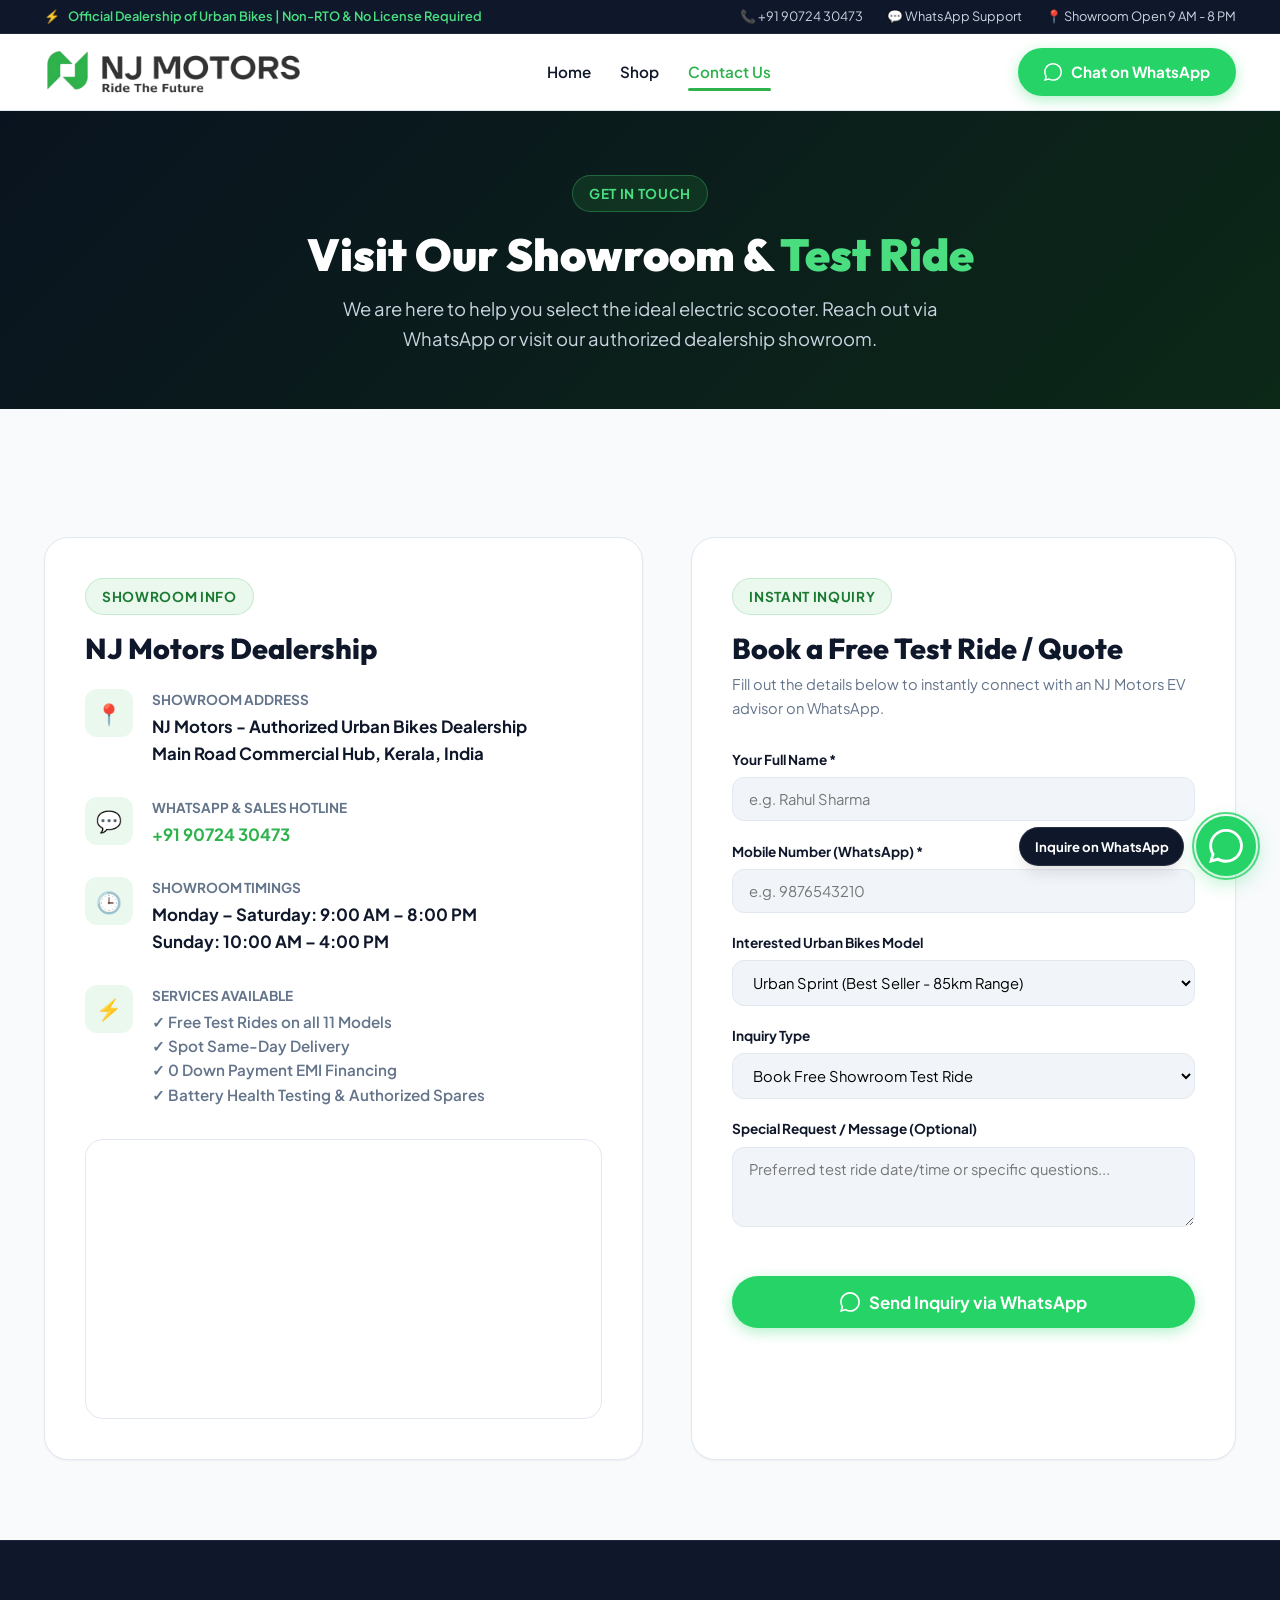
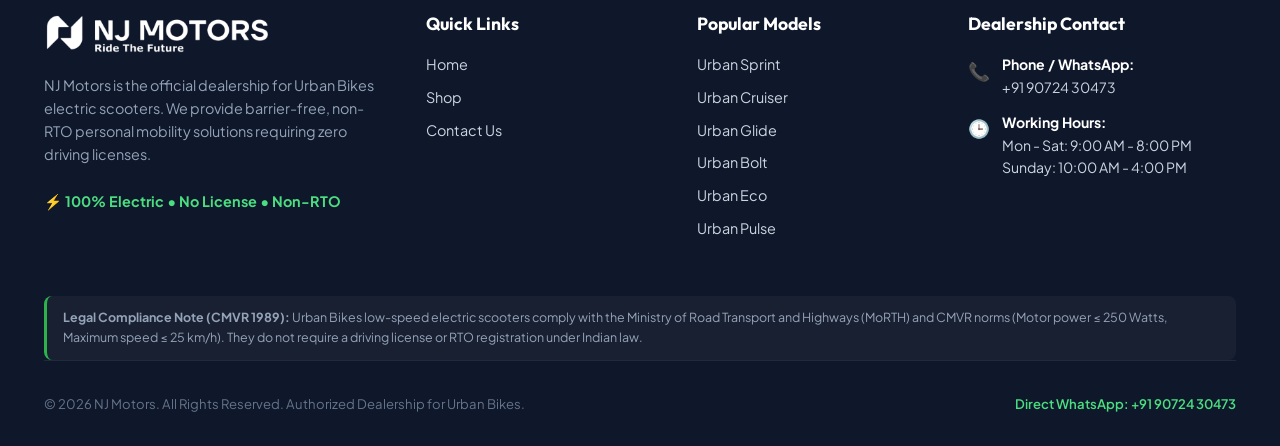
==== contact.html @ 26f49287 "init" ====
<!DOCTYPE html>
<html lang="en">
<head>
  <meta charset="UTF-8" />
  <meta name="viewport" content="width=device-width, initial-scale=1.0" />
  <title>Contact &amp; Showroom Location | NJ Motors - Urban Bikes Dealership</title>
  <meta name="description" content="Visit NJ Motors showroom for Urban Bikes electric scooters. Book a free test ride, get directions, or chat directly on WhatsApp (+919072430473)." />
  <link rel="stylesheet" href="css/style.css" />
</head>
<body>

  <!-- Top Bar -->
  <div class="header-topbar">
    <div class="container header-topbar-inner">
      <div class="topbar-badge">
        <span>⚡</span> Official Dealership of Urban Bikes | Non-RTO &amp; No License Required
      </div>
      <div class="topbar-contact">
        <a href="tel:+919072430473">📞 +91 90724 30473</a>
        <a href="https://wa.me/919072430473?text=Hi%20NJ%20Motors,%20I%20want%20to%20visit%20your%20showroom." target="_blank">💬 WhatsApp Support</a>
        <span>📍 Showroom Open 9 AM - 8 PM</span>
      </div>
    </div>
  </div>

  <!-- Main Navigation Header -->
  <header class="site-header">
    <div class="container header-nav-container">
      <a href="index.html" class="brand-logo-link" title="NJ Motors - Home">
        <img src="assets/logo.png" alt="NJ Motors Logo" class="brand-logo-img" />
      </a>

      <nav class="nav-links">
        <a href="index.html" class="nav-link">Home</a>
        <a href="models.html" class="nav-link">Shop</a>
        <a href="contact.html" class="nav-link active">Contact Us</a>
      </nav>

      <div class="nav-actions">
        <a href="https://wa.me/919072430473?text=Hi%20NJ%20Motors,%20I%20want%20to%20visit%20the%20showroom%20for%20a%20test%20ride." class="btn btn-whatsapp" target="_blank">
          <svg width="18" height="18" viewBox="0 0 24 24" fill="currentColor"><path d="M.057 24l1.687-6.163c-1.041-1.804-1.588-3.849-1.587-5.946.003-6.556 5.338-11.891 11.893-11.891 3.181.001 6.167 1.24 8.413 3.488 2.245 2.248 3.481 5.236 3.48 8.414-.003 6.557-5.338 11.892-11.893 11.892-1.99-.001-3.951-.5-5.688-1.448l-6.305 1.654zm6.597-3.807c1.676.995 3.276 1.591 5.392 1.592 5.448 0 9.886-4.434 9.889-9.885.002-5.462-4.415-9.89-9.881-9.892-5.452 0-9.887 4.434-9.889 9.884-.001 2.225.651 3.891 1.746 5.634l-.999 3.648 3.742-.981z"/></svg>
          Chat on WhatsApp
        </a>
        <button class="mobile-menu-toggle" id="mobileMenuToggle" aria-label="Open Navigation Menu">
          ☰
        </button>
      </div>
    </div>
  </header>

  <!-- Mobile Drawer Menu -->
  <div class="mobile-nav-overlay" id="mobileNavOverlay"></div>
  <div class="mobile-nav-drawer" id="mobileNavDrawer">
    <div class="mobile-drawer-header">
      <img src="assets/logo.png" alt="NJ Motors Logo" style="height: 38px;" />
      <button class="mobile-drawer-close" id="mobileDrawerClose" aria-label="Close Menu">✕</button>
    </div>
    <div class="mobile-nav-links">
      <a href="index.html" class="mobile-nav-link">Home</a>
      <a href="models.html" class="mobile-nav-link">Shop</a>
      <a href="contact.html" class="mobile-nav-link active">Contact Us</a>
    </div>
    <div style="margin-top: auto; padding-top: 1.5rem;">
      <a href="https://wa.me/919072430473?text=Hi%20NJ%20Motors,%20I%20want%20to%20know%20more%20about%20Urban%20Bikes!" class="btn btn-whatsapp btn-block" target="_blank">
        WhatsApp: +91 90724 30473
      </a>
    </div>
  </div>

  <!-- Page Header Banner -->
  <section style="background: linear-gradient(135deg, #09131f 0%, #0c2817 100%); color: #ffffff; padding: 4rem 0 3.5rem; text-align: center;">
    <div class="container">
      <span class="section-tag dark">Get in Touch</span>
      <h1 style="font-size: 2.8rem; font-weight: 900; margin-bottom: 0.8rem; color: #ffffff;">
        Visit Our Showroom &amp; <span style="color: #4ade80;">Test Ride</span>
      </h1>
      <p style="font-size: 1.15rem; color: #cbd5e1; max-width: 650px; margin: 0 auto;">
        We are here to help you select the ideal electric scooter. Reach out via WhatsApp or visit our authorized dealership showroom.
      </p>
    </div>
  </section>

  <!-- Contact & Form Section -->
  <section class="section-padding" style="background-color: var(--bg-body);">
    <div class="container">
      
      <div class="contact-grid">
        
        <!-- Left: Dealership Details & Map -->
        <div class="contact-info-card">
          <span class="section-tag">Showroom Info</span>
          <h2 style="font-size: 1.8rem; font-weight: 800; margin-bottom: 1.5rem;">
            NJ Motors Dealership
          </h2>

          <div class="contact-detail-row">
            <div class="contact-icon-box">📍</div>
            <div>
              <div class="contact-detail-title">Showroom Address</div>
              <div class="contact-detail-value">
                NJ Motors - Authorized Urban Bikes Dealership<br/>
                Main Road Commercial Hub, Kerala, India
              </div>
            </div>
          </div>

          <div class="contact-detail-row">
            <div class="contact-icon-box">💬</div>
            <div>
              <div class="contact-detail-title">WhatsApp &amp; Sales Hotline</div>
              <div class="contact-detail-value">
                <a href="https://wa.me/919072430473" style="color: var(--primary);" target="_blank">+91 90724 30473</a>
              </div>
            </div>
          </div>

          <div class="contact-detail-row">
            <div class="contact-icon-box">🕒</div>
            <div>
              <div class="contact-detail-title">Showroom Timings</div>
              <div class="contact-detail-value">
                Monday – Saturday: 9:00 AM – 8:00 PM<br/>
                Sunday: 10:00 AM – 4:00 PM
              </div>
            </div>
          </div>

          <div class="contact-detail-row">
            <div class="contact-icon-box">⚡</div>
            <div>
              <div class="contact-detail-title">Services Available</div>
              <div class="contact-detail-value" style="font-size: 0.95rem; font-weight: 600; color: var(--text-muted);">
                ✓ Free Test Rides on all 11 Models<br/>
                ✓ Spot Same-Day Delivery<br/>
                ✓ 0 Down Payment EMI Financing<br/>
                ✓ Battery Health Testing &amp; Authorized Spares
              </div>
            </div>
          </div>

          <!-- Embedded Map -->
          <div class="map-container">
            <iframe 
              title="NJ Motors Dealership Location"
              src="https://www.google.com/maps/embed?pb=!1m18!1m12!1m3!1d125745.7482877546!2d76.2238466!3d9.9826725!2m3!1f0!2f0!3f0!3m2!1i1024!2i768!4f13.1!3m3!1m2!1s0x3b080d514abec6bf%3A0xbd582caa5844192!2sKochi%2C%20Kerala!5e0!3m2!1sen!2sin!4v1650000000000!5m2!1sen!2sin" 
              loading="lazy" 
              referrerpolicy="no-referrer-when-downgrade">
            </iframe>
          </div>
        </div>

        <!-- Right: Interactive WhatsApp Form -->
        <div class="contact-form-card">
          <span class="section-tag">Instant Inquiry</span>
          <h2 style="font-size: 1.8rem; font-weight: 800; margin-bottom: 0.5rem;">
            Book a Free Test Ride / Quote
          </h2>
          <p style="color: var(--text-muted); font-size: 0.92rem; margin-bottom: 1.8rem;">
            Fill out the details below to instantly connect with an NJ Motors EV advisor on WhatsApp.
          </p>

          <form id="inquiryForm">
            <div class="form-group">
              <label class="form-label" for="formName">Your Full Name *</label>
              <input type="text" id="formName" class="form-control" placeholder="e.g. Rahul Sharma" required />
            </div>

            <div class="form-group">
              <label class="form-label" for="formPhone">Mobile Number (WhatsApp) *</label>
              <input type="tel" id="formPhone" class="form-control" placeholder="e.g. 9876543210" required />
            </div>

            <div class="form-group">
              <label class="form-label" for="formModel">Interested Urban Bikes Model</label>
              <select id="formModel" class="form-control">
                <option value="Urban Sprint (₹54,999)">Urban Sprint (Best Seller - 85km Range)</option>
                <option value="Urban Cruiser (₹67,999)">Urban Cruiser (Flagship 110km Range)</option>
                <option value="Urban Glide (₹58,499)">Urban Glide (Comfort Rider)</option>
                <option value="Urban Bolt (₹59,999)">Urban Bolt (Sport Edition)</option>
                <option value="Urban Eco (₹47,999)">Urban Eco (Budget Pick)</option>
                <option value="Urban Flash (₹52,999)">Urban Flash (Ultra Lightweight)</option>
                <option value="Urban Pulse (₹62,499)">Urban Pulse (Tech Edition)</option>
                <option value="Urban Breeze (₹53,999)">Urban Breeze (Family &amp; Seniors)</option>
                <option value="Urban Commuter Pro (₹64,999)">Urban Commuter Pro (Heavy Duty)</option>
                <option value="Urban Aero (₹61,999)">Urban Aero (Futuristic Design)</option>
                <option value="Urban Zing (₹51,499)">Urban Zing (Youth &amp; Trend)</option>
              </select>
            </div>

            <div class="form-group">
              <label class="form-label" for="formInquiryType">Inquiry Type</label>
              <select id="formInquiryType" class="form-control">
                <option value="Book Free Test Ride">Book Free Showroom Test Ride</option>
                <option value="Best Price Deal & On-Road Quote">Best Price Deal &amp; On-Road Quote</option>
                <option value="EMI & Loan Assistance">EMI &amp; 0 Down Payment Loan Info</option>
                <option value="Home Doorstep Delivery">Home Doorstep Delivery Request</option>
              </select>
            </div>

            <div class="form-group">
              <label class="form-label" for="formNotes">Special Request / Message (Optional)</label>
              <textarea id="formNotes" class="form-control" rows="3" placeholder="Preferred test ride date/time or specific questions..."></textarea>
            </div>

            <button type="submit" class="btn btn-whatsapp btn-block btn-lg" style="margin-top: 1.5rem;">
              <svg width="20" height="20" viewBox="0 0 24 24" fill="currentColor"><path d="M.057 24l1.687-6.163c-1.041-1.804-1.588-3.849-1.587-5.946.003-6.556 5.338-11.891 11.893-11.891 3.181.001 6.167 1.24 8.413 3.488 2.245 2.248 3.481 5.236 3.48 8.414-.003 6.557-5.338 11.892-11.893 11.892-1.99-.001-3.951-.5-5.688-1.448l-6.305 1.654zm6.597-3.807c1.676.995 3.276 1.591 5.392 1.592 5.448 0 9.886-4.434 9.889-9.885.002-5.462-4.415-9.89-9.881-9.892-5.452 0-9.887 4.434-9.889 9.884-.001 2.225.651 3.891 1.746 5.634l-.999 3.648 3.742-.981z"/></svg>
              Send Inquiry via WhatsApp
            </button>
          </form>
        </div>

      </div>

    </div>
  </section>

  <!-- Footer -->
  <footer class="site-footer">
    <div class="container">
      <div class="footer-grid">
        <div>
          <img src="assets/logo.png" alt="NJ Motors" class="footer-brand-logo" />
          <p class="footer-bio">
            NJ Motors is the official dealership for Urban Bikes electric scooters. We provide barrier-free, non-RTO personal mobility solutions requiring zero driving licenses.
          </p>
          <div style="color: #4ade80; font-weight: 700; font-size: 0.9rem;">
            ⚡ 100% Electric • No License • Non-RTO
          </div>
        </div>

        <div>
          <h4 class="footer-heading">Quick Links</h4>
          <div class="footer-links-list">
            <a href="index.html">Home</a>
            <a href="models.html">Shop</a>
            <a href="contact.html">Contact Us</a>
          </div>
        </div>

        <div>
          <h4 class="footer-heading">Popular Models</h4>
          <div class="footer-links-list">
            <a href="product.html?id=urban-sprint">Urban Sprint</a>
            <a href="product.html?id=urban-cruiser">Urban Cruiser</a>
            <a href="product.html?id=urban-glide">Urban Glide</a>
            <a href="product.html?id=urban-bolt">Urban Bolt</a>
            <a href="product.html?id=urban-eco">Urban Eco</a>
            <a href="product.html?id=urban-pulse">Urban Pulse</a>
          </div>
        </div>

        <div>
          <h4 class="footer-heading">Dealership Contact</h4>
          <div class="footer-contact-item">
            <span class="footer-contact-icon">📞</span>
            <div>
              <div style="font-weight: 700; color: #ffffff;">Phone / WhatsApp:</div>
              <a href="https://wa.me/919072430473" target="_blank">+91 90724 30473</a>
            </div>
          </div>
          <div class="footer-contact-item">
            <span class="footer-contact-icon">🕒</span>
            <div>
              <div style="font-weight: 700; color: #ffffff;">Working Hours:</div>
              <span>Mon - Sat: 9:00 AM - 8:00 PM<br/>Sunday: 10:00 AM - 4:00 PM</span>
            </div>
          </div>
        </div>
      </div>

      <div class="footer-legal-notice">
        <strong>Legal Compliance Note (CMVR 1989):</strong> Urban Bikes low-speed electric scooters comply with the Ministry of Road Transport and Highways (MoRTH) and CMVR norms (Motor power ≤ 250 Watts, Maximum speed ≤ 25 km/h). They do not require a driving license or RTO registration under Indian law.
      </div>

      <div class="footer-bottom">
        <div>&copy; 2026 NJ Motors. All Rights Reserved. Authorized Dealership for Urban Bikes.</div>
        <div>
          <a href="https://wa.me/919072430473" style="color: #4ade80; font-weight: 600;" target="_blank">Direct WhatsApp: +91 90724 30473</a>
        </div>
      </div>
    </div>
  </footer>

  <!-- Floating WhatsApp Widget -->
  <div class="floating-whatsapp">
    <div class="floating-wa-tooltip">Inquire on WhatsApp</div>
    <a href="https://wa.me/919072430473?text=Hi%20NJ%20Motors,%20I%20want%20to%20visit%20the%20showroom." class="floating-wa-btn" target="_blank" aria-label="Chat on WhatsApp">
      <svg width="34" height="34" viewBox="0 0 24 24" fill="currentColor"><path d="M.057 24l1.687-6.163c-1.041-1.804-1.588-3.849-1.587-5.946.003-6.556 5.338-11.891 11.893-11.891 3.181.001 6.167 1.24 8.413 3.488 2.245 2.248 3.481 5.236 3.48 8.414-.003 6.557-5.338 11.892-11.893 11.892-1.99-.001-3.951-.5-5.688-1.448l-6.305 1.654zm6.597-3.807c1.676.995 3.276 1.591 5.392 1.592 5.448 0 9.886-4.434 9.889-9.885.002-5.462-4.415-9.89-9.881-9.892-5.452 0-9.887 4.434-9.889 9.884-.001 2.225.651 3.891 1.746 5.634l-.999 3.648 3.742-.981z"/></svg>
    </a>
  </div>

  <script src="js/main.js"></script>
</body>
</html>
---- css/style.css ----
/* ==========================================================================
   NJ MOTORS - OFFICIAL SHOWCASE STYLESHEET
   Brand Theme Color: #2eb24c (Emerald EV Green)
   ========================================================================== */

@import url('https://fonts.googleapis.com/css2?family=Outfit:wght@400;500;600;700;800;900&family=Plus+Jakarta+Sans:wght@400;500;600;700;800&display=swap');

:root {
  /* Brand Colors */
  --primary: #2eb24c;
  --primary-hover: #24993f;
  --primary-dark: #1b7a32;
  --primary-light: #eaf8ee;
  --primary-glow: rgba(46, 178, 76, 0.25);
  
  /* WhatsApp Brand Color */
  --whatsapp: #25d366;
  --whatsapp-hover: #20ba5a;
  --whatsapp-glow: rgba(37, 211, 102, 0.35);

  /* Neutrals & Dark Tones */
  --bg-body: #f8fafc;
  --bg-surface: #ffffff;
  --bg-surface-alt: #f1f5f9;
  --bg-dark: #0f172a;
  --bg-dark-card: #1e293b;
  
  --text-main: #0f172a;
  --text-muted: #64748b;
  --text-light: #94a3b8;
  --text-white: #ffffff;

  --border-color: #e2e8f0;
  --border-dark: #334155;
  
  /* Accents */
  --accent-amber: #f59e0b;
  --accent-blue: #3b82f6;
  --accent-red: #ef4444;

  /* Typography */
  --font-heading: 'Outfit', -apple-system, BlinkMacSystemFont, 'Segoe UI', Roboto, sans-serif;
  --font-body: 'Plus Jakarta Sans', -apple-system, BlinkMacSystemFont, 'Segoe UI', Roboto, sans-serif;

  /* Transitions & Shadows */
  --transition-fast: 0.2s cubic-bezier(0.4, 0, 0.2, 1);
  --transition-smooth: 0.3s cubic-bezier(0.4, 0, 0.2, 1);
  --shadow-sm: 0 1px 2px 0 rgba(0, 0, 0, 0.05);
  --shadow-md: 0 4px 6px -1px rgba(0, 0, 0, 0.08), 0 2px 4px -2px rgba(0, 0, 0, 0.05);
  --shadow-lg: 0 10px 15px -3px rgba(0, 0, 0, 0.1), 0 4px 6px -4px rgba(0, 0, 0, 0.05);
  --shadow-xl: 0 20px 25px -5px rgba(0, 0, 0, 0.1), 0 8px 10px -6px rgba(0, 0, 0, 0.04);
  --shadow-glow: 0 12px 30px -5px var(--primary-glow);
  
  --radius-sm: 8px;
  --radius-md: 12px;
  --radius-lg: 18px;
  --radius-xl: 24px;
  --radius-full: 9999px;
  
  --max-width: 1240px;
}

/* ==========================================================================
   CSS Reset & Base
   ========================================================================== */
*, *::before, *::after {
  box-sizing: border-box;
  margin: 0;
  padding: 0;
}

html {
  scroll-behavior: smooth;
  font-size: 16px;
}

body {
  font-family: var(--font-body);
  background-color: var(--bg-body);
  color: var(--text-main);
  line-height: 1.6;
  -webkit-font-smoothing: antialiased;
  -moz-osx-font-smoothing: grayscale;
  overflow-x: hidden;
}

img, svg {
  display: block;
  max-width: 100%;
  height: auto;
}

a {
  color: inherit;
  text-decoration: none;
  transition: var(--transition-fast);
}

button, input, select, textarea {
  font-family: inherit;
  font-size: inherit;
  border: none;
  outline: none;
}

button {
  cursor: pointer;
  background: none;
}

ul, ol {
  list-style: none;
}

.container {
  width: 100%;
  max-width: var(--max-width);
  margin-left: auto;
  margin-right: auto;
  padding-left: 1.5rem;
  padding-right: 1.5rem;
}

/* ==========================================================================
   Typography Utilities
   ========================================================================== */
h1, h2, h3, h4, h5, h6 {
  font-family: var(--font-heading);
  color: var(--text-main);
  line-height: 1.2;
  font-weight: 700;
}

.text-center { text-align: center; }
.text-left { text-align: left; }
.text-right { text-align: right; }

.section-tag {
  display: inline-flex;
  align-items: center;
  gap: 0.5rem;
  padding: 0.4rem 1rem;
  background-color: var(--primary-light);
  color: var(--primary-dark);
  font-family: var(--font-body);
  font-size: 0.85rem;
  font-weight: 700;
  text-transform: uppercase;
  letter-spacing: 0.05em;
  border-radius: var(--radius-full);
  margin-bottom: 1rem;
  border: 1px solid rgba(46, 178, 76, 0.2);
}

.section-tag.dark {
  background-color: rgba(46, 178, 76, 0.15);
  color: #4ade80;
  border-color: rgba(74, 222, 128, 0.3);
}

.section-title {
  font-size: 2.25rem;
  font-weight: 800;
  margin-bottom: 1rem;
  color: var(--text-main);
  letter-spacing: -0.02em;
}

.section-title.white {
  color: var(--text-white);
}

.section-subtitle {
  font-size: 1.1rem;
  color: var(--text-muted);
  max-width: 680px;
  margin-left: auto;
  margin-right: auto;
}

.section-subtitle.white {
  color: var(--text-light);
}

.highlight-green {
  color: var(--primary);
}

/* ==========================================================================
   Buttons & CTAs
   ========================================================================== */
.btn {
  display: inline-flex;
  align-items: center;
  justify-content: center;
  gap: 0.6rem;
  font-family: var(--font-body);
  font-weight: 700;
  font-size: 0.95rem;
  padding: 0.75rem 1.6rem;
  border-radius: var(--radius-full);
  transition: all var(--transition-smooth);
  cursor: pointer;
  text-decoration: none;
  white-space: nowrap;
}

.btn-primary {
  background-color: var(--primary);
  color: var(--text-white);
  box-shadow: 0 4px 14px var(--primary-glow);
}

.btn-primary:hover {
  background-color: var(--primary-hover);
  transform: translateY(-2px);
  box-shadow: 0 8px 20px var(--primary-glow);
}

.btn-whatsapp {
  background-color: var(--whatsapp);
  color: var(--text-white);
  box-shadow: 0 4px 14px var(--whatsapp-glow);
}

.btn-whatsapp:hover {
  background-color: var(--whatsapp-hover);
  transform: translateY(-2px);
  box-shadow: 0 8px 22px var(--whatsapp-glow);
}

.btn-outline {
  background: transparent;
  color: var(--text-main);
  border: 1.5px solid var(--border-color);
}

.btn-outline:hover {
  border-color: var(--primary);
  color: var(--primary);
  background-color: var(--primary-light);
}

.btn-outline-white {
  background: transparent;
  color: var(--text-white);
  border: 1.5px solid rgba(255, 255, 255, 0.3);
}

.btn-outline-white:hover {
  background-color: rgba(255, 255, 255, 0.1);
  border-color: var(--text-white);
}

.btn-lg {
  padding: 0.95rem 2rem;
  font-size: 1.05rem;
}

.btn-sm {
  padding: 0.5rem 1.1rem;
  font-size: 0.85rem;
}

.btn-block {
  width: 100%;
}

/* ==========================================================================
   Header & Navigation
   ========================================================================== */
.site-header {
  position: sticky;
  top: 0;
  z-index: 100;
  background-color: rgba(255, 255, 255, 0.95);
  backdrop-filter: blur(12px);
  -webkit-backdrop-filter: blur(12px);
  border-bottom: 1px solid var(--border-color);
  transition: all var(--transition-smooth);
}

.header-topbar {
  background-color: var(--bg-dark);
  color: #cbd5e1;
  font-size: 0.8rem;
  padding: 0.4rem 0;
  border-bottom: 1px solid rgba(255, 255, 255, 0.08);
}

.header-topbar-inner {
  display: flex;
  justify-content: space-between;
  align-items: center;
}

.topbar-badge {
  display: flex;
  align-items: center;
  gap: 0.5rem;
  color: #4ade80;
  font-weight: 600;
}

.topbar-contact {
  display: flex;
  align-items: center;
  gap: 1.5rem;
}

.topbar-contact a:hover {
  color: var(--text-white);
}

.header-nav-container {
  display: flex;
  justify-content: space-between;
  align-items: center;
  height: 76px;
}

.brand-logo-link {
  display: flex;
  align-items: center;
  gap: 0.75rem;
}

.brand-logo-img {
  height: 48px;
  width: auto;
  object-fit: contain;
}

.nav-links {
  display: flex;
  align-items: center;
  gap: 1.8rem;
}

.nav-link {
  font-weight: 600;
  font-size: 0.95rem;
  color: var(--text-main);
  padding: 0.4rem 0;
  position: relative;
}

.nav-link:hover, .nav-link.active {
  color: var(--primary);
}

.nav-link.active::after {
  content: '';
  position: absolute;
  bottom: 0;
  left: 0;
  width: 100%;
  height: 2.5px;
  background-color: var(--primary);
  border-radius: var(--radius-full);
}

.nav-actions {
  display: flex;
  align-items: center;
  gap: 1rem;
}

.mobile-menu-toggle {
  display: none;
  font-size: 1.5rem;
  color: var(--text-main);
  padding: 0.5rem;
}

/* Mobile Nav Drawer */
.mobile-nav-overlay {
  display: none;
  position: fixed;
  top: 0;
  left: 0;
  right: 0;
  bottom: 0;
  background: rgba(0, 0, 0, 0.6);
  z-index: 1000;
  opacity: 0;
  transition: opacity var(--transition-smooth);
}

.mobile-nav-drawer {
  position: fixed;
  top: 0;
  right: -320px;
  width: 300px;
  height: 100%;
  background: var(--bg-surface);
  z-index: 1001;
  padding: 2rem 1.5rem;
  box-shadow: var(--shadow-xl);
  transition: right var(--transition-smooth);
  display: flex;
  flex-direction: column;
}

.mobile-nav-overlay.active {
  display: block;
  opacity: 1;
}

.mobile-nav-drawer.active {
  right: 0;
}

.mobile-drawer-header {
  display: flex;
  justify-content: space-between;
  align-items: center;
  padding-bottom: 1.5rem;
  border-bottom: 1px solid var(--border-color);
  margin-bottom: 1.5rem;
}

.mobile-drawer-close {
  font-size: 1.6rem;
  color: var(--text-muted);
}

.mobile-nav-links {
  display: flex;
  flex-direction: column;
  gap: 1.2rem;
}

.mobile-nav-link {
  font-size: 1.1rem;
  font-weight: 600;
  color: var(--text-main);
}

.mobile-nav-link.active {
  color: var(--primary);
}

/* ==========================================================================
   Hero Section
   ========================================================================== */
.hero-section {
  position: relative;
  background: linear-gradient(135deg, #09131f 0%, #0f1e2f 50%, #0c2817 100%);
  color: var(--text-white);
  padding: 5rem 0 6rem 0;
  overflow: hidden;
}

.hero-bg-glow {
  position: absolute;
  top: -20%;
  right: -10%;
  width: 600px;
  height: 600px;
  background: radial-gradient(circle, rgba(46, 178, 76, 0.25) 0%, rgba(46, 178, 76, 0) 70%);
  pointer-events: none;
  filter: blur(50px);
}

.hero-grid {
  display: grid;
  grid-template-columns: 1.1fr 0.9fr;
  align-items: center;
  gap: 3.5rem;
  position: relative;
  z-index: 2;
}

.hero-content {
  max-width: 600px;
}

.hero-badge-row {
  display: flex;
  flex-wrap: wrap;
  gap: 0.6rem;
  margin-bottom: 1.5rem;
}

.hero-badge {
  display: inline-flex;
  align-items: center;
  gap: 0.4rem;
  background: rgba(46, 178, 76, 0.15);
  color: #4ade80;
  border: 1px solid rgba(74, 222, 128, 0.3);
  padding: 0.35rem 0.85rem;
  border-radius: var(--radius-full);
  font-size: 0.82rem;
  font-weight: 700;
}

.hero-badge.highlight {
  background: var(--primary);
  color: #ffffff;
  border-color: var(--primary);
}

.hero-title {
  font-size: 3.4rem;
  font-weight: 900;
  line-height: 1.1;
  color: #ffffff;
  margin-bottom: 1.25rem;
  letter-spacing: -0.03em;
}

.hero-title span {
  color: var(--primary);
  background: linear-gradient(120deg, #4ade80, #2eb24c);
  -webkit-background-clip: text;
  -webkit-text-fill-color: transparent;
}

.hero-subtitle {
  font-size: 1.15rem;
  color: #cbd5e1;
  margin-bottom: 2rem;
  line-height: 1.6;
}

.hero-actions {
  display: flex;
  flex-wrap: wrap;
  align-items: center;
  gap: 1rem;
  margin-bottom: 2.5rem;
}

.hero-trust-bar {
  display: grid;
  grid-template-columns: repeat(3, 1fr);
  gap: 1rem;
  padding-top: 2rem;
  border-top: 1px solid rgba(255, 255, 255, 0.12);
}

.trust-item {
  display: flex;
  flex-direction: column;
}

.trust-number {
  font-family: var(--font-heading);
  font-size: 1.6rem;
  font-weight: 800;
  color: #ffffff;
}

.trust-number span {
  color: var(--primary);
}

.trust-label {
  font-size: 0.8rem;
  color: #94a3b8;
  font-weight: 500;
}

.hero-visual {
  position: relative;
  display: flex;
  align-items: center;
  justify-content: center;
}

.hero-image-wrapper {
  position: relative;
  width: 100%;
  max-width: 540px;
  filter: drop-shadow(0 20px 40px rgba(0, 0, 0, 0.4));
  animation: floatSlow 6s ease-in-out infinite;
}

@keyframes floatSlow {
  0%, 100% { transform: translateY(0); }
  50% { transform: translateY(-10px); }
}

.hero-feature-bubble {
  position: absolute;
  background: rgba(15, 23, 42, 0.85);
  backdrop-filter: blur(10px);
  border: 1px solid rgba(255, 255, 255, 0.15);
  padding: 0.75rem 1.1rem;
  border-radius: var(--radius-md);
  display: flex;
  align-items: center;
  gap: 0.75rem;
  box-shadow: var(--shadow-lg);
}

.hero-feature-bubble.top-right {
  top: 5%;
  right: 0%;
}

.hero-feature-bubble.bottom-left {
  bottom: 8%;
  left: -5%;
}

.bubble-icon {
  width: 36px;
  height: 36px;
  border-radius: 50%;
  background: var(--primary-light);
  color: var(--primary-dark);
  display: flex;
  align-items: center;
  justify-content: center;
  font-size: 1.1rem;
}

.bubble-title {
  font-size: 0.85rem;
  font-weight: 700;
  color: #ffffff;
}

.bubble-sub {
  font-size: 0.75rem;
  color: #94a3b8;
}

/* ==========================================================================
   USPs / Why No License Section
   ========================================================================== */
.section-padding {
  padding: 5rem 0;
}

.usp-grid {
  display: grid;
  grid-template-columns: repeat(auto-fit, minmax(260px, 1fr));
  gap: 1.8rem;
  margin-top: 3rem;
}

.usp-card {
  background: var(--bg-surface);
  border: 1px solid var(--border-color);
  border-radius: var(--radius-lg);
  padding: 2.2rem 1.8rem;
  transition: all var(--transition-smooth);
  position: relative;
  overflow: hidden;
}

.usp-card::before {
  content: '';
  position: absolute;
  top: 0;
  left: 0;
  width: 100%;
  height: 4px;
  background: transparent;
  transition: var(--transition-smooth);
}

.usp-card:hover {
  transform: translateY(-6px);
  box-shadow: var(--shadow-xl);
  border-color: rgba(46, 178, 76, 0.4);
}

.usp-card:hover::before {
  background: var(--primary);
}

.usp-icon-box {
  width: 58px;
  height: 58px;
  border-radius: var(--radius-md);
  background: var(--primary-light);
  color: var(--primary);
  display: flex;
  align-items: center;
  justify-content: center;
  font-size: 1.6rem;
  margin-bottom: 1.4rem;
  transition: var(--transition-smooth);
}

.usp-card:hover .usp-icon-box {
  background: var(--primary);
  color: #ffffff;
  transform: scale(1.08);
}

.usp-title {
  font-size: 1.25rem;
  font-weight: 700;
  margin-bottom: 0.7rem;
  color: var(--text-main);
}

.usp-desc {
  font-size: 0.92rem;
  color: var(--text-muted);
  line-height: 1.6;
}

/* ==========================================================================
   Product Cards & Grid (Showcase)
   ========================================================================== */
.scooter-grid {
  display: grid;
  grid-template-columns: repeat(auto-fill, minmax(320px, 1fr));
  gap: 2rem;
  margin-top: 2.5rem;
}

.scooter-card {
  background: var(--bg-surface);
  border: 1px solid var(--border-color);
  border-radius: var(--radius-xl);
  overflow: hidden;
  display: flex;
  flex-direction: column;
  transition: all var(--transition-smooth);
  box-shadow: var(--shadow-sm);
  position: relative;
}

.scooter-card:hover {
  transform: translateY(-8px);
  box-shadow: var(--shadow-xl);
  border-color: rgba(46, 178, 76, 0.4);
}

.card-badge-top {
  position: absolute;
  top: 1.2rem;
  left: 1.2rem;
  z-index: 2;
  display: flex;
  flex-direction: column;
  gap: 0.4rem;
}

.scooter-badge {
  font-size: 0.72rem;
  font-weight: 800;
  text-transform: uppercase;
  letter-spacing: 0.05em;
  padding: 0.3rem 0.7rem;
  border-radius: var(--radius-full);
  background: var(--primary);
  color: #ffffff;
  box-shadow: var(--shadow-sm);
}

.scooter-badge.non-rto {
  background: var(--bg-dark);
  color: #4ade80;
  border: 1px solid rgba(74, 222, 128, 0.3);
}

.scooter-img-box {
  background: linear-gradient(180deg, #f8fafc 0%, #f1f5f9 100%);
  padding: 2.5rem 1.5rem 1.5rem;
  text-align: center;
  position: relative;
  min-height: 220px;
  display: flex;
  align-items: center;
  justify-content: center;
}

.scooter-img {
  max-height: 180px;
  width: auto;
  transition: transform var(--transition-smooth);
  filter: drop-shadow(0 10px 15px rgba(0, 0, 0, 0.08));
}

.scooter-card:hover .scooter-img {
  transform: scale(1.06);
}

.card-body {
  padding: 1.5rem 1.5rem 1.2rem;
  display: flex;
  flex-direction: column;
  flex-grow: 1;
}

.scooter-name {
  font-size: 1.35rem;
  font-weight: 800;
  color: var(--text-main);
  margin-bottom: 0.25rem;
}

.scooter-tagline {
  font-size: 0.85rem;
  color: var(--text-muted);
  margin-bottom: 1.2rem;
}

.scooter-specs-pills {
  display: grid;
  grid-template-columns: 1fr 1fr;
  gap: 0.6rem;
  margin-bottom: 1.4rem;
}

.spec-pill {
  background: var(--bg-surface-alt);
  padding: 0.55rem 0.75rem;
  border-radius: var(--radius-md);
  display: flex;
  align-items: center;
  gap: 0.5rem;
  font-size: 0.82rem;
}

.spec-pill-icon {
  color: var(--primary);
  font-size: 1rem;
}

.spec-pill-text strong {
  display: block;
  font-weight: 700;
  color: var(--text-main);
  line-height: 1.2;
}

.spec-pill-text span {
  font-size: 0.72rem;
  color: var(--text-muted);
}

.card-footer {
  margin-top: auto;
  padding-top: 1rem;
  border-top: 1px solid var(--border-color);
  display: flex;
  align-items: center;
  justify-content: space-between;
  gap: 0.75rem;
}

.scooter-price-box {
  display: flex;
  flex-direction: column;
}

.price-label {
  font-size: 0.72rem;
  color: var(--text-muted);
  text-transform: uppercase;
  font-weight: 600;
}

.price-val {
  font-family: var(--font-heading);
  font-size: 1.35rem;
  font-weight: 800;
  color: var(--text-main);
}

.card-actions {
  display: flex;
  align-items: center;
  gap: 0.5rem;
}

/* Color Swatches */
.color-swatches-row {
  display: flex;
  align-items: center;
  gap: 0.4rem;
  margin-bottom: 1rem;
}

.color-dot {
  width: 16px;
  height: 16px;
  border-radius: 50%;
  border: 2px solid #ffffff;
  box-shadow: 0 0 0 1px var(--border-color);
  cursor: pointer;
  transition: transform var(--transition-fast);
}

.color-dot:hover, .color-dot.active {
  transform: scale(1.25);
  box-shadow: 0 0 0 2px var(--primary);
}

/* ==========================================================================
   Catalog Page Filter & Toolbar
   ========================================================================== */
.catalog-toolbar {
  background: var(--bg-surface);
  border: 1px solid var(--border-color);
  border-radius: var(--radius-lg);
  padding: 1.2rem 1.5rem;
  margin-top: 2rem;
  box-shadow: var(--shadow-sm);
  display: flex;
  flex-wrap: wrap;
  align-items: center;
  justify-content: space-between;
  gap: 1.2rem;
}

.filter-group {
  display: flex;
  flex-wrap: wrap;
  gap: 0.5rem;
}

.filter-btn {
  padding: 0.5rem 1rem;
  border-radius: var(--radius-full);
  font-size: 0.85rem;
  font-weight: 600;
  color: var(--text-muted);
  background: var(--bg-surface-alt);
  border: 1px solid transparent;
  transition: var(--transition-fast);
}

.filter-btn:hover {
  background: #e2e8f0;
  color: var(--text-main);
}

.filter-btn.active {
  background: var(--primary);
  color: #ffffff;
  box-shadow: 0 2px 8px var(--primary-glow);
}

.search-sort-box {
  display: flex;
  align-items: center;
  gap: 0.8rem;
  flex-grow: 1;
  max-width: 480px;
}

.search-input-wrap {
  position: relative;
  flex-grow: 1;
}

.search-input {
  width: 100%;
  padding: 0.55rem 1rem 0.55rem 2.4rem;
  border-radius: var(--radius-full);
  border: 1.5px solid var(--border-color);
  font-size: 0.88rem;
  transition: var(--transition-fast);
  background: var(--bg-surface-alt);
}

.search-input:focus {
  border-color: var(--primary);
  background: #ffffff;
  box-shadow: 0 0 0 3px var(--primary-glow);
}

.search-icon {
  position: absolute;
  left: 0.85rem;
  top: 50%;
  transform: translateY(-50%);
  color: var(--text-muted);
  font-size: 0.95rem;
}

.sort-select {
  padding: 0.55rem 1.2rem;
  border-radius: var(--radius-full);
  border: 1.5px solid var(--border-color);
  background: var(--bg-surface-alt);
  font-size: 0.85rem;
  font-weight: 600;
  color: var(--text-main);
  cursor: pointer;
}

/* ==========================================================================
   Product Detail Page (PDP)
   ========================================================================== */
.pdp-section {
  padding: 3rem 0 5rem;
}

.breadcrumb-nav {
  display: flex;
  align-items: center;
  gap: 0.5rem;
  font-size: 0.85rem;
  color: var(--text-muted);
  margin-bottom: 2rem;
}

.breadcrumb-nav a:hover {
  color: var(--primary);
}

.breadcrumb-separator {
  color: var(--text-light);
}

.pdp-grid {
  display: grid;
  grid-template-columns: 1.1fr 1fr;
  gap: 3.5rem;
  align-items: start;
}

.pdp-gallery-card {
  background: var(--bg-surface);
  border: 1px solid var(--border-color);
  border-radius: var(--radius-xl);
  padding: 2.5rem;
  position: sticky;
  top: 100px;
  box-shadow: var(--shadow-sm);
  text-align: center;
}

.pdp-main-img-box {
  min-height: 340px;
  display: flex;
  align-items: center;
  justify-content: center;
  position: relative;
}

.pdp-main-img {
  max-height: 300px;
  width: auto;
  filter: drop-shadow(0 15px 30px rgba(0, 0, 0, 0.12));
  transition: all var(--transition-smooth);
}

.pdp-color-picker {
  margin-top: 2rem;
  padding-top: 1.5rem;
  border-top: 1px solid var(--border-color);
  display: flex;
  flex-direction: column;
  align-items: center;
  gap: 0.75rem;
}

.color-picker-label {
  font-size: 0.9rem;
  font-weight: 700;
  color: var(--text-main);
}

.color-picker-swatches {
  display: flex;
  align-items: center;
  gap: 0.8rem;
}

.color-swatch-btn {
  width: 32px;
  height: 32px;
  border-radius: 50%;
  border: 3px solid #ffffff;
  box-shadow: 0 0 0 2px var(--border-color);
  cursor: pointer;
  transition: transform var(--transition-fast);
}

.color-swatch-btn:hover, .color-swatch-btn.active {
  transform: scale(1.2);
  box-shadow: 0 0 0 3px var(--primary);
}

.pdp-info-col {
  display: flex;
  flex-direction: column;
}

.pdp-badges-row {
  display: flex;
  flex-wrap: wrap;
  gap: 0.5rem;
  margin-bottom: 1rem;
}

.pdp-title {
  font-size: 2.6rem;
  font-weight: 900;
  line-height: 1.1;
  color: var(--text-main);
  margin-bottom: 0.5rem;
}

.pdp-tagline {
  font-size: 1.1rem;
  color: var(--text-muted);
  margin-bottom: 1.5rem;
}

.pdp-price-panel {
  background: var(--primary-light);
  border: 1px solid rgba(46, 178, 76, 0.25);
  border-radius: var(--radius-lg);
  padding: 1.5rem 1.8rem;
  display: flex;
  align-items: center;
  justify-content: space-between;
  margin-bottom: 2rem;
}

.pdp-price-amount {
  font-family: var(--font-heading);
  font-size: 2.2rem;
  font-weight: 900;
  color: var(--primary-dark);
}

.pdp-price-meta {
  font-size: 0.82rem;
  color: var(--text-muted);
}

.pdp-primary-cta {
  display: flex;
  flex-direction: column;
  gap: 0.9rem;
  margin-bottom: 2.5rem;
}

.pdp-spec-table-wrap {
  margin-top: 1.5rem;
}

.pdp-spec-category {
  margin-bottom: 2rem;
}

.pdp-spec-cat-title {
  font-size: 1.15rem;
  font-weight: 700;
  margin-bottom: 0.8rem;
  display: flex;
  align-items: center;
  gap: 0.5rem;
  color: var(--text-main);
}

.pdp-spec-cat-title span {
  color: var(--primary);
}

.pdp-spec-table {
  width: 100%;
  border-collapse: collapse;
  background: var(--bg-surface);
  border-radius: var(--radius-md);
  overflow: hidden;
  border: 1px solid var(--border-color);
}

.pdp-spec-table tr {
  border-bottom: 1px solid var(--border-color);
}

.pdp-spec-table tr:last-child {
  border-bottom: none;
}

.pdp-spec-table td {
  padding: 0.85rem 1.2rem;
  font-size: 0.9rem;
}

.pdp-spec-table td.spec-name {
  font-weight: 600;
  color: var(--text-muted);
  width: 42%;
  background: var(--bg-surface-alt);
}

.pdp-spec-table td.spec-val {
  font-weight: 600;
  color: var(--text-main);
}

.pdp-features-list {
  display: grid;
  grid-template-columns: 1fr 1fr;
  gap: 0.8rem;
  margin: 1.5rem 0 2rem;
}

.pdp-feature-item {
  display: flex;
  align-items: flex-start;
  gap: 0.6rem;
  font-size: 0.88rem;
  font-weight: 600;
  color: var(--text-main);
}

.pdp-feature-icon {
  color: var(--primary);
  font-size: 1.1rem;
  flex-shrink: 0;
  margin-top: 0.1rem;
}

/* ==========================================================================
   Savings Calculator Section
   ========================================================================== */
.calculator-section {
  background: linear-gradient(180deg, var(--bg-dark) 0%, #17253b 100%);
  color: var(--text-white);
  padding: 5rem 0;
}

.calculator-card {
  background: var(--bg-dark-card);
  border: 1px solid var(--border-dark);
  border-radius: var(--radius-xl);
  padding: 3rem;
  margin-top: 2.5rem;
  display: grid;
  grid-template-columns: 1fr 1.1fr;
  gap: 3rem;
  align-items: center;
}

.calc-slider-wrap {
  display: flex;
  flex-direction: column;
  gap: 1.5rem;
}

.calc-range-label {
  display: flex;
  justify-content: space-between;
  align-items: center;
}

.calc-range-title {
  font-size: 1.1rem;
  font-weight: 700;
  color: var(--text-white);
}

.calc-km-val {
  font-family: var(--font-heading);
  font-size: 1.6rem;
  font-weight: 800;
  color: #4ade80;
}

.calc-slider {
  -webkit-appearance: none;
  width: 100%;
  height: 8px;
  border-radius: var(--radius-full);
  background: #334155;
  outline: none;
}

.calc-slider::-webkit-slider-thumb {
  -webkit-appearance: none;
  width: 26px;
  height: 26px;
  border-radius: 50%;
  background: var(--primary);
  cursor: pointer;
  box-shadow: 0 0 12px var(--primary-glow);
  border: 3px solid #ffffff;
  transition: transform var(--transition-fast);
}

.calc-slider::-webkit-slider-thumb:hover {
  transform: scale(1.2);
}

.calc-results-grid {
  display: grid;
  grid-template-columns: 1fr 1fr;
  gap: 1.2rem;
}

.calc-result-box {
  background: rgba(15, 23, 42, 0.7);
  border: 1px solid var(--border-dark);
  border-radius: var(--radius-lg);
  padding: 1.5rem;
  text-align: center;
}

.calc-result-box.highlight {
  background: rgba(46, 178, 76, 0.15);
  border-color: var(--primary);
}

.calc-box-title {
  font-size: 0.8rem;
  color: var(--text-light);
  text-transform: uppercase;
  font-weight: 700;
  margin-bottom: 0.5rem;
}

.calc-box-num {
  font-family: var(--font-heading);
  font-size: 2rem;
  font-weight: 900;
  color: #ffffff;
  margin-bottom: 0.25rem;
}

.calc-result-box.highlight .calc-box-num {
  color: #4ade80;
}

.calc-box-sub {
  font-size: 0.75rem;
  color: var(--text-light);
}

/* ==========================================================================
   FAQ Section
   ========================================================================== */
.faq-grid {
  max-width: 800px;
  margin: 3rem auto 0;
  display: flex;
  flex-direction: column;
  gap: 1rem;
}

.faq-card {
  background: var(--bg-surface);
  border: 1px solid var(--border-color);
  border-radius: var(--radius-lg);
  overflow: hidden;
  transition: var(--transition-fast);
}

.faq-header {
  padding: 1.2rem 1.5rem;
  display: flex;
  justify-content: space-between;
  align-items: center;
  cursor: pointer;
  font-weight: 700;
  font-size: 1.05rem;
  color: var(--text-main);
}

.faq-toggle-icon {
  color: var(--primary);
  font-size: 1.2rem;
  transition: transform var(--transition-fast);
}

.faq-card.open .faq-toggle-icon {
  transform: rotate(180deg);
}

.faq-body {
  display: none;
  padding: 0 1.5rem 1.3rem;
  font-size: 0.92rem;
  color: var(--text-muted);
  line-height: 1.6;
}

.faq-card.open .faq-body {
  display: block;
}

/* ==========================================================================
   Contact & Location Page
   ========================================================================== */
.contact-grid {
  display: grid;
  grid-template-columns: 1.1fr 1fr;
  gap: 3rem;
  margin-top: 3rem;
}

.contact-info-card {
  background: var(--bg-surface);
  border: 1px solid var(--border-color);
  border-radius: var(--radius-xl);
  padding: 2.5rem;
  box-shadow: var(--shadow-sm);
}

.contact-detail-row {
  display: flex;
  align-items: flex-start;
  gap: 1.2rem;
  margin-bottom: 1.8rem;
}

.contact-icon-box {
  width: 48px;
  height: 48px;
  border-radius: var(--radius-md);
  background: var(--primary-light);
  color: var(--primary-dark);
  display: flex;
  align-items: center;
  justify-content: center;
  font-size: 1.3rem;
  flex-shrink: 0;
}

.contact-detail-title {
  font-size: 0.85rem;
  text-transform: uppercase;
  font-weight: 700;
  color: var(--text-muted);
  margin-bottom: 0.2rem;
}

.contact-detail-value {
  font-size: 1.05rem;
  font-weight: 700;
  color: var(--text-main);
}

.contact-form-card {
  background: var(--bg-surface);
  border: 1px solid var(--border-color);
  border-radius: var(--radius-xl);
  padding: 2.5rem;
  box-shadow: var(--shadow-sm);
}

.form-group {
  margin-bottom: 1.2rem;
}

.form-label {
  display: block;
  font-size: 0.85rem;
  font-weight: 700;
  color: var(--text-main);
  margin-bottom: 0.4rem;
}

.form-control {
  width: 100%;
  padding: 0.75rem 1rem;
  border-radius: var(--radius-md);
  border: 1.5px solid var(--border-color);
  font-size: 0.92rem;
  background: var(--bg-surface-alt);
  transition: var(--transition-fast);
}

.form-control:focus {
  background: #ffffff;
  border-color: var(--primary);
  box-shadow: 0 0 0 3px var(--primary-glow);
}

.map-container {
  border-radius: var(--radius-lg);
  overflow: hidden;
  border: 1px solid var(--border-color);
  margin-top: 2rem;
  height: 280px;
}

.map-container iframe {
  width: 100%;
  height: 100%;
  border: 0;
}

/* ==========================================================================
   Global Sticky Floating WhatsApp Widget
   ========================================================================== */
.floating-whatsapp {
  position: fixed;
  bottom: 24px;
  right: 24px;
  z-index: 9999;
  display: flex;
  align-items: center;
  gap: 0.75rem;
}

.floating-wa-btn {
  width: 60px;
  height: 60px;
  border-radius: 50%;
  background: var(--whatsapp);
  color: #ffffff;
  display: flex;
  align-items: center;
  justify-content: center;
  font-size: 2rem;
  box-shadow: 0 6px 20px var(--whatsapp-glow);
  position: relative;
  transition: all var(--transition-smooth);
}

.floating-wa-btn:hover {
  transform: scale(1.1);
  background: var(--whatsapp-hover);
}

.floating-wa-btn::after {
  content: '';
  position: absolute;
  top: -4px;
  left: -4px;
  right: -4px;
  bottom: -4px;
  border-radius: 50%;
  border: 2px solid var(--whatsapp);
  animation: waPulse 2s infinite;
  opacity: 0.8;
}

@keyframes waPulse {
  0% { transform: scale(1); opacity: 0.8; }
  100% { transform: scale(1.35); opacity: 0; }
}

.floating-wa-tooltip {
  background: var(--bg-dark);
  color: #ffffff;
  font-size: 0.82rem;
  font-weight: 700;
  padding: 0.5rem 0.9rem;
  border-radius: var(--radius-full);
  box-shadow: var(--shadow-lg);
  border: 1px solid rgba(255, 255, 255, 0.1);
  white-space: nowrap;
  animation: fadeInRight 0.5s ease-out;
}

@keyframes fadeInRight {
  from { opacity: 0; transform: translateX(10px); }
  to { opacity: 1; transform: translateX(0); }
}

/* ==========================================================================
   Footer
   ========================================================================== */
.site-footer {
  background: var(--bg-dark);
  color: #cbd5e1;
  padding: 4.5rem 0 2rem;
  border-top: 1px solid rgba(255, 255, 255, 0.08);
}

.footer-grid {
  display: grid;
  grid-template-columns: 1.5fr 1fr 1fr 1.2fr;
  gap: 3rem;
  margin-bottom: 3.5rem;
}

.footer-brand-logo {
  height: 42px;
  width: auto;
  margin-bottom: 1.2rem;
  filter: brightness(0) invert(1);
}

.footer-bio {
  font-size: 0.9rem;
  line-height: 1.6;
  color: #94a3b8;
  margin-bottom: 1.5rem;
}

.footer-heading {
  font-family: var(--font-heading);
  font-size: 1.1rem;
  font-weight: 700;
  color: #ffffff;
  margin-bottom: 1.2rem;
}

.footer-links-list {
  display: flex;
  flex-direction: column;
  gap: 0.6rem;
  font-size: 0.9rem;
}

.footer-links-list a:hover {
  color: var(--primary);
  transform: translateX(3px);
}

.footer-contact-item {
  display: flex;
  align-items: flex-start;
  gap: 0.7rem;
  font-size: 0.88rem;
  margin-bottom: 0.8rem;
}

.footer-contact-icon {
  color: var(--primary);
  font-size: 1.1rem;
  margin-top: 0.2rem;
}

.footer-bottom {
  padding-top: 2rem;
  border-top: 1px solid rgba(255, 255, 255, 0.08);
  display: flex;
  flex-wrap: wrap;
  justify-content: space-between;
  align-items: center;
  gap: 1rem;
  font-size: 0.82rem;
  color: #64748b;
}

.footer-legal-notice {
  font-size: 0.78rem;
  color: #94a3b8;
  background: rgba(255, 255, 255, 0.04);
  padding: 0.75rem 1rem;
  border-radius: var(--radius-sm);
  margin-top: 1.5rem;
  border-left: 3px solid var(--primary);
}

/* ==========================================================================
   Responsive Breakpoints
   ========================================================================== */
@media (max-width: 1024px) {
  .hero-grid {
    grid-template-columns: 1fr;
    text-align: center;
    gap: 2.5rem;
  }
  
  .hero-content {
    max-width: 100%;
    margin: 0 auto;
  }

  .hero-actions {
    justify-content: center;
  }

  .hero-trust-bar {
    max-width: 500px;
    margin: 0 auto;
  }

  .pdp-grid, .calculator-card, .contact-grid {
    grid-template-columns: 1fr;
    gap: 2.5rem;
  }

  .pdp-gallery-card {
    position: static;
  }

  .footer-grid {
    grid-template-columns: 1fr 1fr;
    gap: 2.5rem;
  }
}

@media (max-width: 768px) {
  .header-topbar {
    display: none;
  }

  .nav-links, .nav-actions .btn-whatsapp {
    display: none;
  }

  .mobile-menu-toggle {
    display: block;
  }

  .hero-title {
    font-size: 2.4rem;
  }

  .section-title {
    font-size: 1.85rem;
  }

  .catalog-toolbar {
    flex-direction: column;
    align-items: stretch;
  }

  .search-sort-box {
    max-width: 100%;
    flex-direction: column;
  }

  .pdp-features-list {
    grid-template-columns: 1fr;
  }

  .calc-results-grid {
    grid-template-columns: 1fr;
  }

  .footer-grid {
    grid-template-columns: 1fr;
    gap: 2rem;
  }

  .floating-wa-tooltip {
    display: none;
  }
}
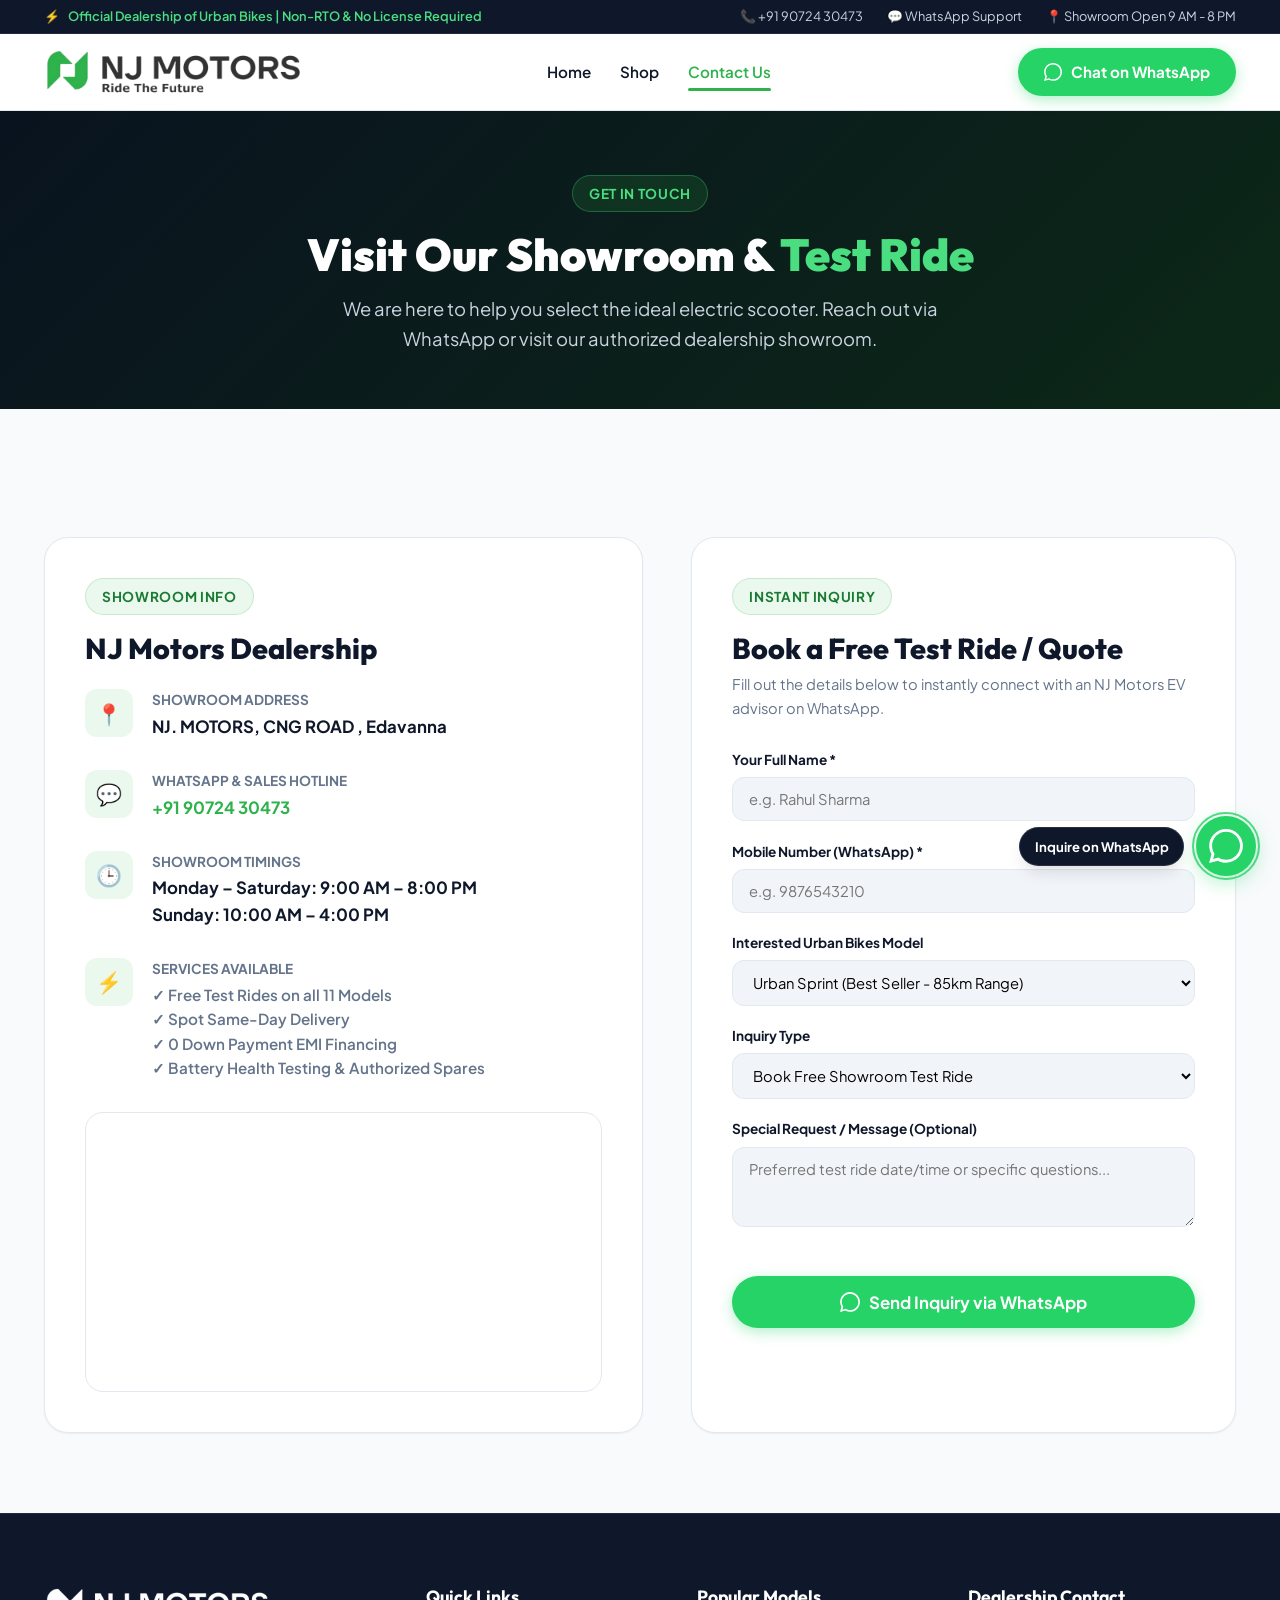
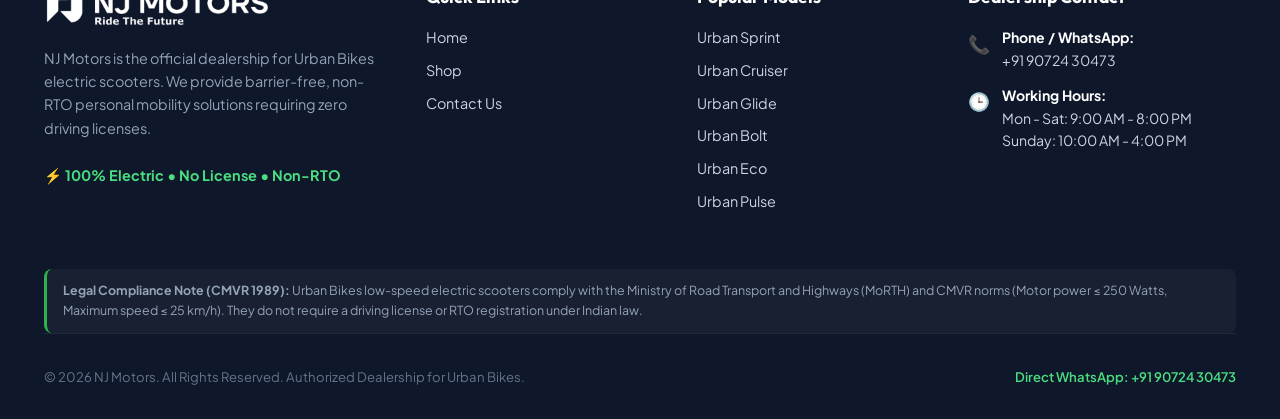
==== commit e641f274: "Contact" ====
--- a/contact.html
+++ b/contact.html
@@ -98,8 +98,7 @@
             <div>
               <div class="contact-detail-title">Showroom Address</div>
               <div class="contact-detail-value">
-                NJ Motors - Authorized Urban Bikes Dealership<br/>
-                Main Road Commercial Hub, Kerala, India
+                NJ. MOTORS, CNG ROAD , Edavanna
               </div>
             </div>
           </div>
@@ -141,10 +140,14 @@
           <!-- Embedded Map -->
           <div class="map-container">
             <iframe 
-              title="NJ Motors Dealership Location"
-              src="https://www.google.com/maps/embed?pb=!1m18!1m12!1m3!1d125745.7482877546!2d76.2238466!3d9.9826725!2m3!1f0!2f0!3f0!3m2!1i1024!2i768!4f13.1!3m3!1m2!1s0x3b080d514abec6bf%3A0xbd582caa5844192!2sKochi%2C%20Kerala!5e0!3m2!1sen!2sin!4v1650000000000!5m2!1sen!2sin" 
+              title="NJ Motors Dealership Location - Edavanna"
+              src="https://www.google.com/maps/embed?pb=!1m18!1m12!1m3!1d3913.586529028978!2d76.14057877510653!3d11.218196888958763!2m3!1f0!2f0!3f0!3m2!1i1024!2i768!4f13.1!3m3!1m2!1s0x3ba63945e69581eb%3A0xe90ee36107f0a805!2sNJ%20MOTORS!5e0!3m2!1sen!2sin!4v1787657948667!5m2!1sen!2sin" 
+              width="600" 
+              height="450" 
+              style="border:0;" 
+              allowfullscreen="" 
               loading="lazy" 
-              referrerpolicy="no-referrer-when-downgrade">
+              referrerpolicy="strict-origin-when-cross-origin">
             </iframe>
           </div>
         </div>
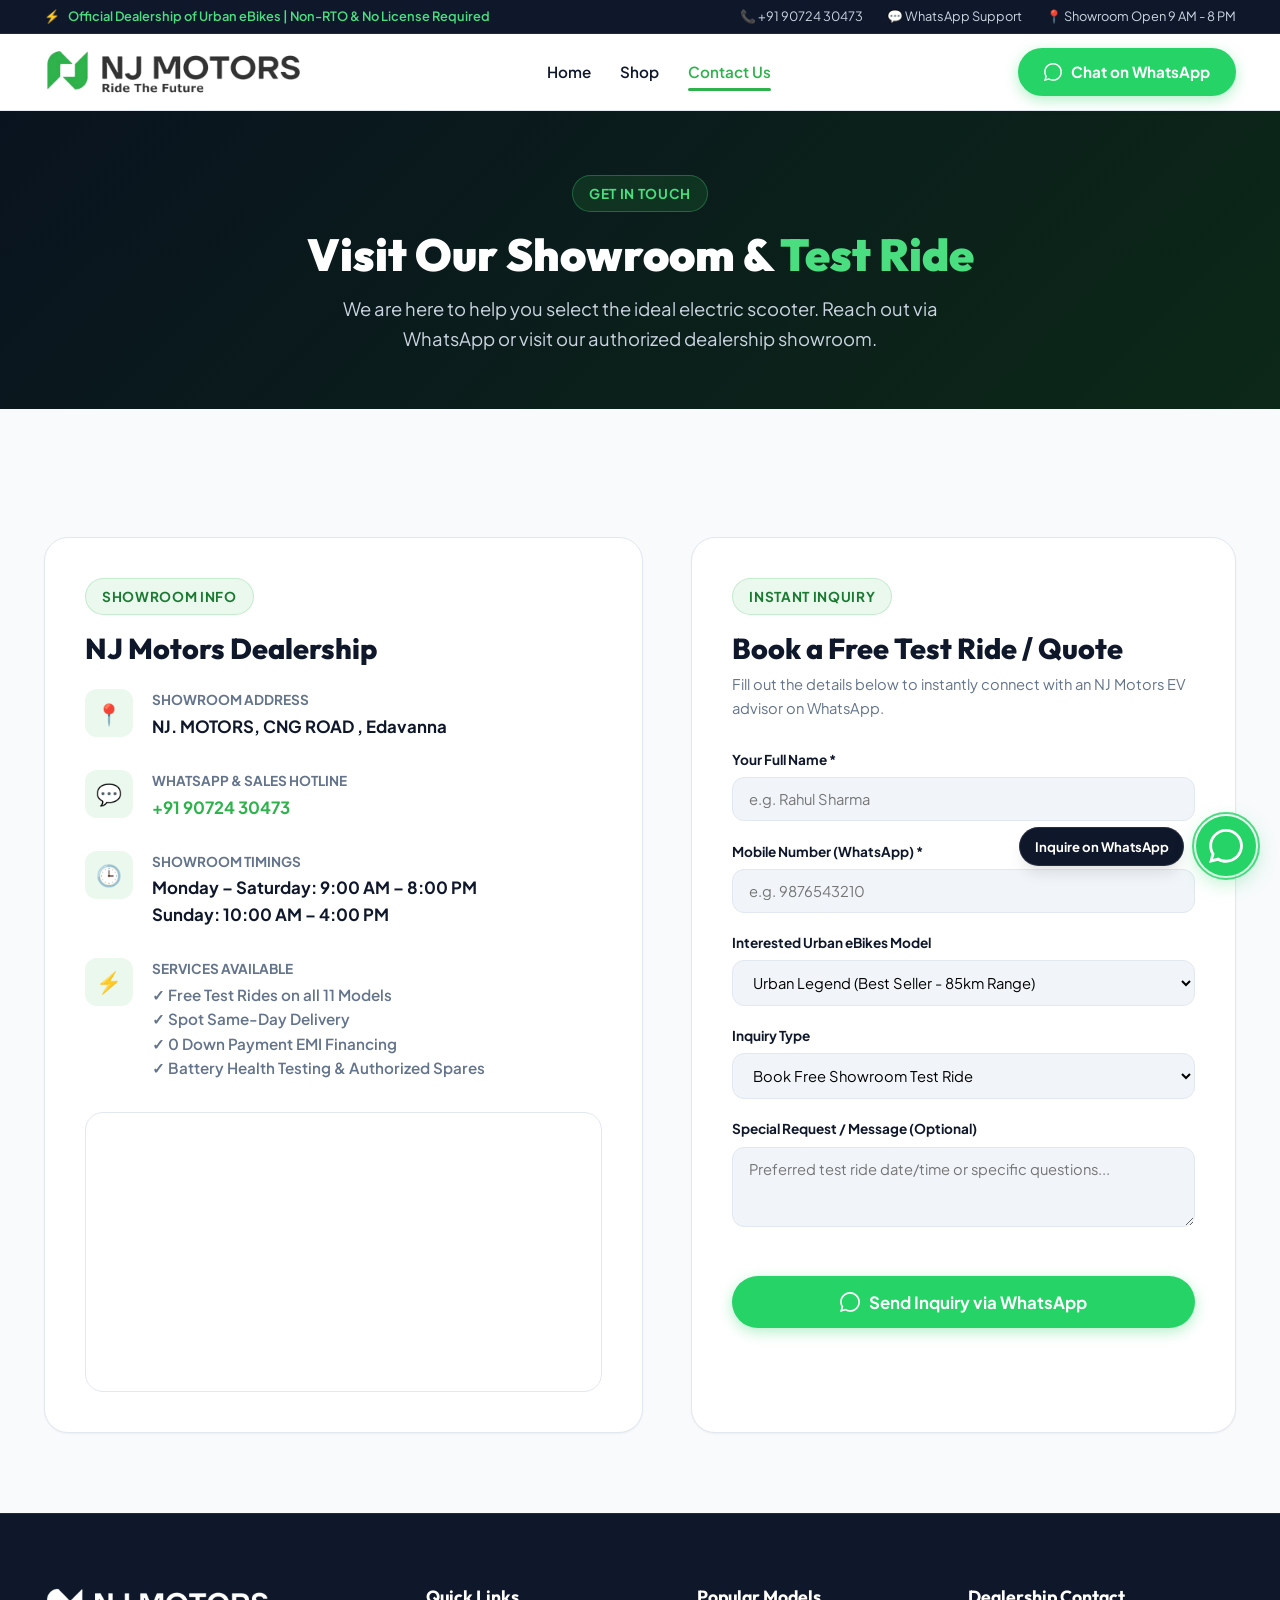
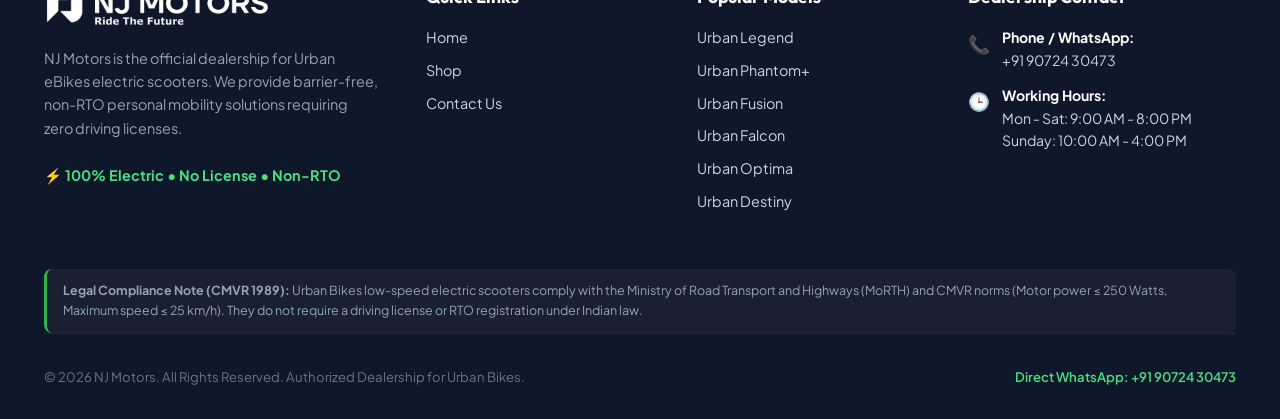
==== commit 0c826e11: "Vehicle model" ====
--- a/contact.html
+++ b/contact.html
@@ -3,8 +3,9 @@
 <head>
   <meta charset="UTF-8" />
   <meta name="viewport" content="width=device-width, initial-scale=1.0" />
-  <title>Contact &amp; Showroom Location | NJ Motors - Urban Bikes Dealership</title>
-  <meta name="description" content="Visit NJ Motors showroom for Urban Bikes electric scooters. Book a free test ride, get directions, or chat directly on WhatsApp (+919072430473)." />
+  <title>Contact &amp; Showroom Location | NJ Motors - Urban eBikes Dealership</title>
+  <link rel="icon" type="image/png" href="assets/favicon.png" />
+  <link rel="apple-touch-icon" href="assets/favicon.png" />
   <link rel="stylesheet" href="css/style.css" />
 </head>
 <body>
@@ -13,7 +14,7 @@
   <div class="header-topbar">
     <div class="container header-topbar-inner">
       <div class="topbar-badge">
-        <span>⚡</span> Official Dealership of Urban Bikes | Non-RTO &amp; No License Required
+        <span>⚡</span> Official Dealership of Urban eBikes | Non-RTO &amp; No License Required
       </div>
       <div class="topbar-contact">
         <a href="tel:+919072430473">📞 +91 90724 30473</a>
@@ -174,19 +175,16 @@
             </div>
 
             <div class="form-group">
-              <label class="form-label" for="formModel">Interested Urban Bikes Model</label>
+              <label class="form-label" for="formModel">Interested Urban eBikes Model</label>
               <select id="formModel" class="form-control">
-                <option value="Urban Sprint (₹54,999)">Urban Sprint (Best Seller - 85km Range)</option>
-                <option value="Urban Cruiser (₹67,999)">Urban Cruiser (Flagship 110km Range)</option>
-                <option value="Urban Glide (₹58,499)">Urban Glide (Comfort Rider)</option>
-                <option value="Urban Bolt (₹59,999)">Urban Bolt (Sport Edition)</option>
-                <option value="Urban Eco (₹47,999)">Urban Eco (Budget Pick)</option>
-                <option value="Urban Flash (₹52,999)">Urban Flash (Ultra Lightweight)</option>
-                <option value="Urban Pulse (₹62,499)">Urban Pulse (Tech Edition)</option>
-                <option value="Urban Breeze (₹53,999)">Urban Breeze (Family &amp; Seniors)</option>
-                <option value="Urban Commuter Pro (₹64,999)">Urban Commuter Pro (Heavy Duty)</option>
-                <option value="Urban Aero (₹61,999)">Urban Aero (Futuristic Design)</option>
-                <option value="Urban Zing (₹51,499)">Urban Zing (Youth &amp; Trend)</option>
+                <option value="Urban Legend (₹54,999)">Urban Legend (Best Seller - 85km Range)</option>
+                <option value="Urban Phantom+ (₹68,999)">Urban Phantom+ (Max Range - 110km)</option>
+                <option value="Urban Fusion (₹58,499)">Urban Fusion (Sport &amp; Style - 90km)</option>
+                <option value="Urban Falcon (₹56,999)">Urban Falcon (Customer Choice - 90km)</option>
+                <option value="Urban Phantom (₹63,999)">Urban Phantom (Flagship 12-inch - 100km)</option>
+                <option value="Urban Phantom Gen I (₹65,999)">Urban Phantom Gen I (Sport Edition - 105km)</option>
+                <option value="Urban Optima (₹53,999)">Urban Optima (Top Value - 85km)</option>
+                <option value="Urban Destiny (₹55,499)">Urban Destiny (Family Comfort - 85km)</option>
               </select>
             </div>
 
@@ -224,7 +222,7 @@
         <div>
           <img src="assets/logo.png" alt="NJ Motors" class="footer-brand-logo" />
           <p class="footer-bio">
-            NJ Motors is the official dealership for Urban Bikes electric scooters. We provide barrier-free, non-RTO personal mobility solutions requiring zero driving licenses.
+            NJ Motors is the official dealership for Urban eBikes electric scooters. We provide barrier-free, non-RTO personal mobility solutions requiring zero driving licenses.
           </p>
           <div style="color: #4ade80; font-weight: 700; font-size: 0.9rem;">
             ⚡ 100% Electric • No License • Non-RTO
@@ -243,12 +241,12 @@
         <div>
           <h4 class="footer-heading">Popular Models</h4>
           <div class="footer-links-list">
-            <a href="product.html?id=urban-sprint">Urban Sprint</a>
-            <a href="product.html?id=urban-cruiser">Urban Cruiser</a>
-            <a href="product.html?id=urban-glide">Urban Glide</a>
-            <a href="product.html?id=urban-bolt">Urban Bolt</a>
-            <a href="product.html?id=urban-eco">Urban Eco</a>
-            <a href="product.html?id=urban-pulse">Urban Pulse</a>
+            <a href="product.html?id=urban-legend">Urban Legend</a>
+            <a href="product.html?id=urban-phantom-plus">Urban Phantom+</a>
+            <a href="product.html?id=urban-fusion">Urban Fusion</a>
+            <a href="product.html?id=urban-falcon">Urban Falcon</a>
+            <a href="product.html?id=urban-optima">Urban Optima</a>
+            <a href="product.html?id=urban-destiny">Urban Destiny</a>
           </div>
         </div>
 
--- a/css/style.css
+++ b/css/style.css
@@ -1239,18 +1239,35 @@
   grid-template-columns: 1fr 1.1fr;
   gap: 3rem;
   align-items: center;
+  width: 100%;
+  max-width: 100%;
+  box-sizing: border-box;
 }
 
 .calc-slider-wrap {
   display: flex;
   flex-direction: column;
   gap: 1.5rem;
+  width: 100%;
+  max-width: 100%;
+  min-width: 0;
+  box-sizing: border-box;
 }
 
 .calc-range-label {
   display: flex;
   justify-content: space-between;
   align-items: center;
+  gap: 0.5rem;
+  flex-wrap: wrap;
+}
+
+.calc-actions {
+  display: flex;
+  gap: 1rem;
+  margin-top: 1rem;
+  flex-wrap: wrap;
+  width: 100%;
 }
 
 .calc-range-title {
@@ -1674,6 +1691,10 @@
     gap: 2.5rem;
   }
 
+  .calculator-card {
+    padding: 2.25rem 1.75rem;
+  }
+
   .pdp-gallery-card {
     position: static;
   }
@@ -1719,6 +1740,43 @@
     grid-template-columns: 1fr;
   }
 
+  .calculator-card {
+    padding: 1.5rem 1rem;
+    gap: 1.75rem;
+    border-radius: var(--radius-lg);
+  }
+
+  .calc-slider-wrap {
+    gap: 1.25rem;
+    width: 100%;
+    max-width: 100%;
+  }
+
+  .calc-range-label {
+    flex-direction: row;
+    justify-content: space-between;
+    align-items: baseline;
+  }
+
+  .calc-range-title {
+    font-size: 0.98rem;
+  }
+
+  .calc-km-val {
+    font-size: 1.35rem;
+  }
+
+  .calc-actions {
+    flex-direction: column;
+    gap: 0.75rem;
+  }
+
+  .calc-actions .btn {
+    width: 100%;
+    text-align: center;
+    justify-content: center;
+  }
+
   .calc-results-grid {
     grid-template-columns: 1fr;
   }
@@ -1732,3 +1790,23 @@
     display: none;
   }
 }
+
+@media (max-width: 480px) {
+  .calculator-card {
+    padding: 1.25rem 0.75rem;
+  }
+
+  .calc-range-label {
+    flex-direction: column;
+    align-items: flex-start;
+    gap: 0.25rem;
+  }
+
+  .calc-result-box {
+    padding: 1rem 0.75rem;
+  }
+
+  .calc-box-num {
+    font-size: 1.5rem;
+  }
+}
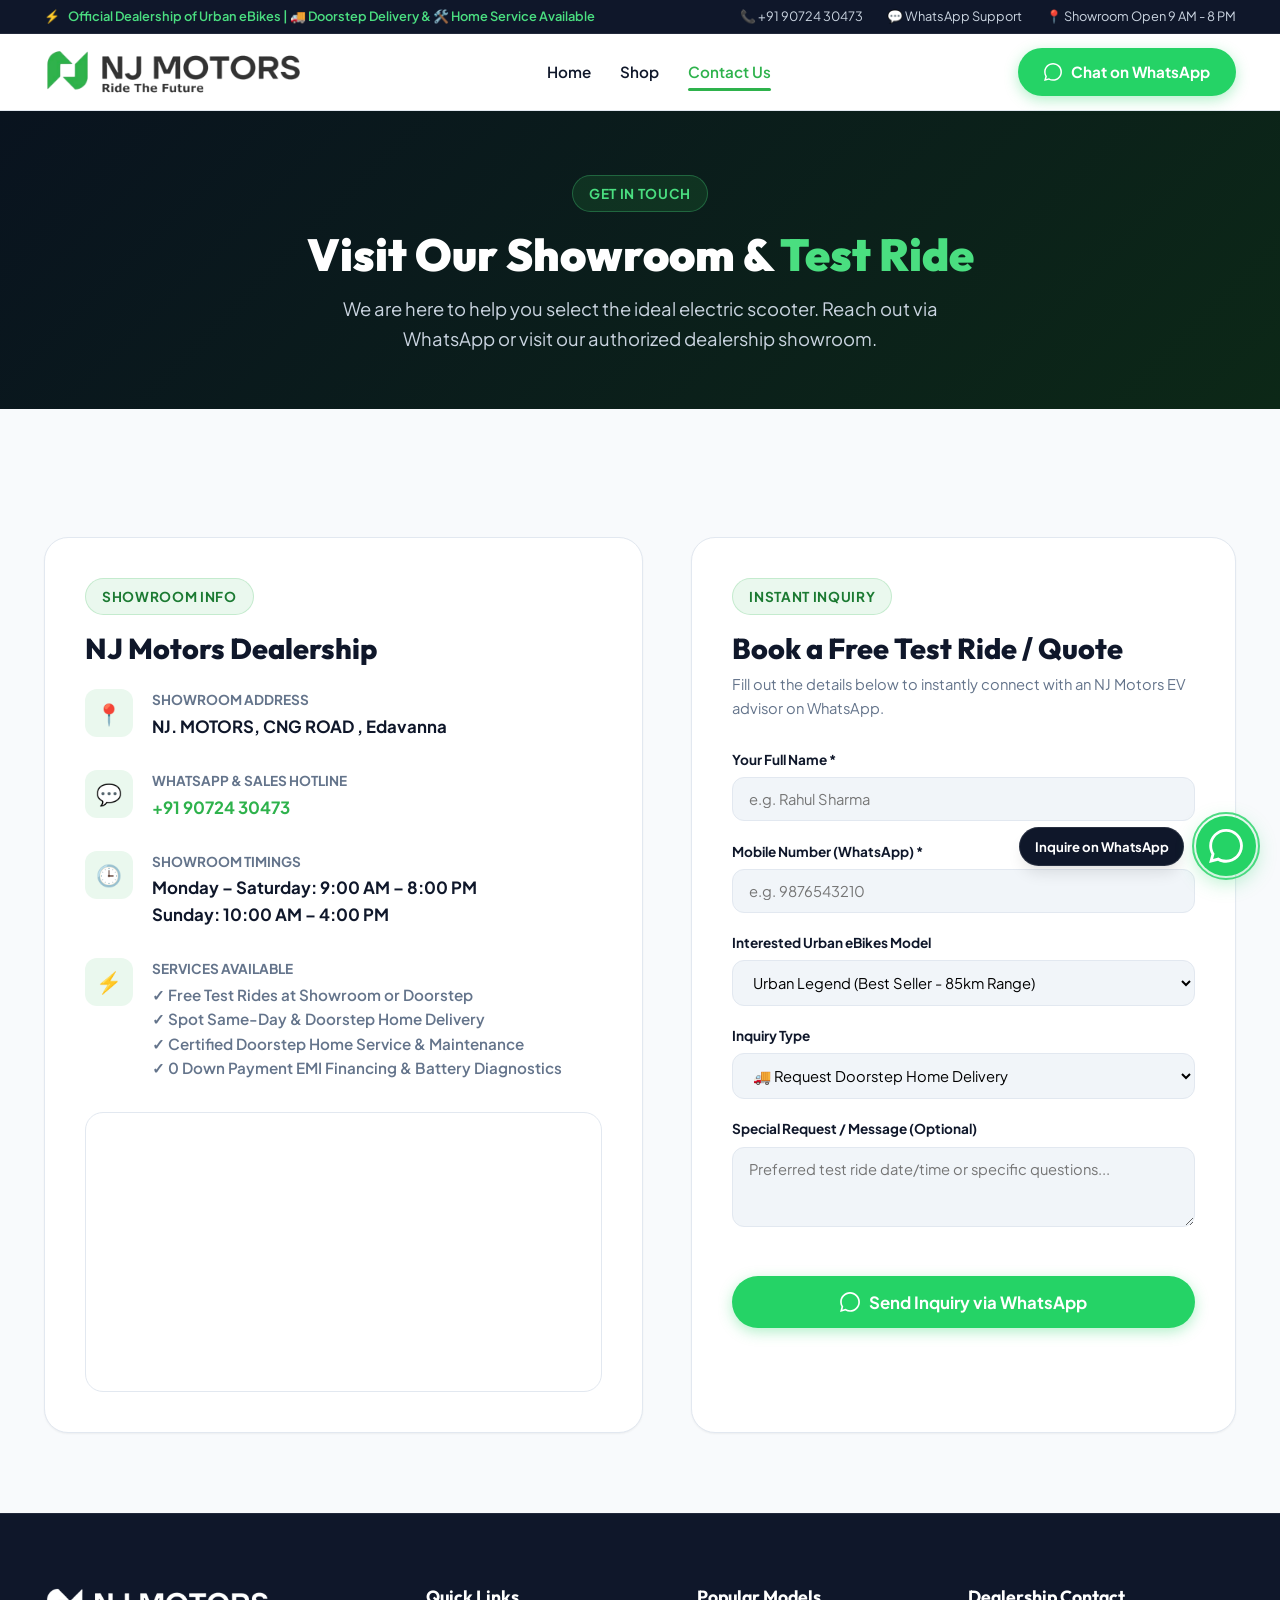
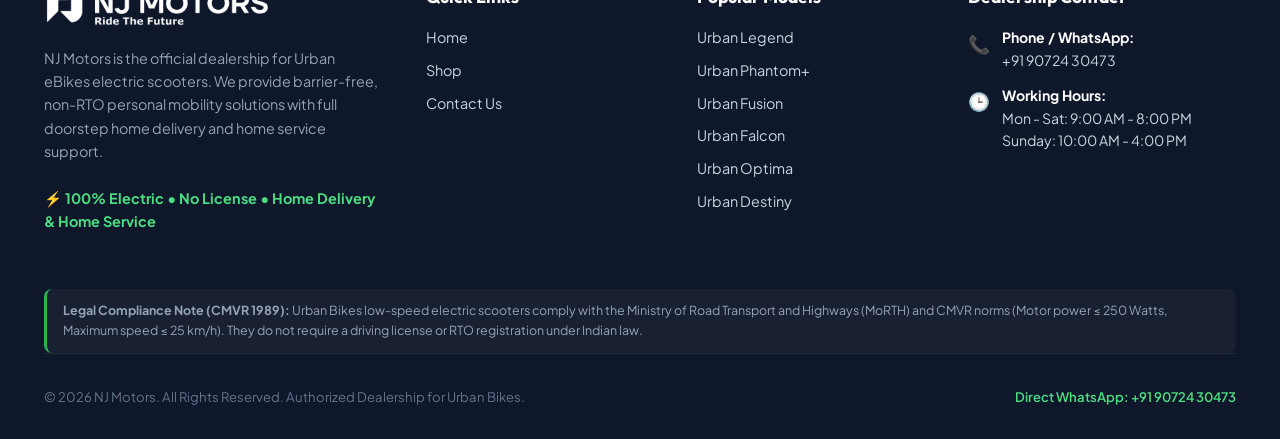
==== commit e97a8023: "Range options" ====
--- a/contact.html
+++ b/contact.html
@@ -14,11 +14,11 @@
   <div class="header-topbar">
     <div class="container header-topbar-inner">
       <div class="topbar-badge">
-        <span>⚡</span> Official Dealership of Urban eBikes | Non-RTO &amp; No License Required
+        <span>⚡</span> Official Dealership of Urban eBikes | 🚚 Doorstep Delivery &amp; 🛠️ Home Service Available
       </div>
       <div class="topbar-contact">
         <a href="tel:+919072430473">📞 +91 90724 30473</a>
-        <a href="https://wa.me/919072430473?text=Hi%20NJ%20Motors,%20I%20want%20to%20visit%20your%20showroom." target="_blank">💬 WhatsApp Support</a>
+        <a href="https://wa.me/919072430473?text=Hi%20NJ%20Motors,%20I%20want%20to%20inquire%20about%20your%20scooters%20or%20doorstep%20services." target="_blank">💬 WhatsApp Support</a>
         <span>📍 Showroom Open 9 AM - 8 PM</span>
       </div>
     </div>
@@ -129,11 +129,11 @@
             <div class="contact-icon-box">⚡</div>
             <div>
               <div class="contact-detail-title">Services Available</div>
-              <div class="contact-detail-value" style="font-size: 0.95rem; font-weight: 600; color: var(--text-muted);">
-                ✓ Free Test Rides on all 11 Models<br/>
-                ✓ Spot Same-Day Delivery<br/>
-                ✓ 0 Down Payment EMI Financing<br/>
-                ✓ Battery Health Testing &amp; Authorized Spares
+              <div class="contact-detail-value" style="font-size: 0.95rem; font-weight: 600; color: var(--text-muted); line-height: 1.6;">
+                ✓ Free Test Rides at Showroom or Doorstep<br/>
+                ✓ Spot Same-Day &amp; Doorstep Home Delivery<br/>
+                ✓ Certified Doorstep Home Service &amp; Maintenance<br/>
+                ✓ 0 Down Payment EMI Financing &amp; Battery Diagnostics
               </div>
             </div>
           </div>
@@ -191,10 +191,11 @@
             <div class="form-group">
               <label class="form-label" for="formInquiryType">Inquiry Type</label>
               <select id="formInquiryType" class="form-control">
-                <option value="Book Free Test Ride">Book Free Showroom Test Ride</option>
-                <option value="Best Price Deal & On-Road Quote">Best Price Deal &amp; On-Road Quote</option>
-                <option value="EMI & Loan Assistance">EMI &amp; 0 Down Payment Loan Info</option>
-                <option value="Home Doorstep Delivery">Home Doorstep Delivery Request</option>
+                <option value="Request Doorstep Home Delivery">🚚 Request Doorstep Home Delivery</option>
+                <option value="Book Doorstep Home Service">🛠️ Book Doorstep Home Service / Maintenance</option>
+                <option value="Book Free Test Ride">🛵 Book Free Test Ride (Showroom / Doorstep)</option>
+                <option value="Best Price Deal & On-Road Quote">💰 Best Price Deal &amp; On-Road Quote</option>
+                <option value="EMI & Loan Assistance">💳 EMI &amp; 0 Down Payment Loan Info</option>
               </select>
             </div>
 
@@ -222,10 +223,10 @@
         <div>
           <img src="assets/logo.png" alt="NJ Motors" class="footer-brand-logo" />
           <p class="footer-bio">
-            NJ Motors is the official dealership for Urban eBikes electric scooters. We provide barrier-free, non-RTO personal mobility solutions requiring zero driving licenses.
+            NJ Motors is the official dealership for Urban eBikes electric scooters. We provide barrier-free, non-RTO personal mobility solutions with full doorstep home delivery and home service support.
           </p>
           <div style="color: #4ade80; font-weight: 700; font-size: 0.9rem;">
-            ⚡ 100% Electric • No License • Non-RTO
+            ⚡ 100% Electric • No License • Home Delivery &amp; Home Service
           </div>
         </div>
 
--- a/css/style.css
+++ b/css/style.css
@@ -802,7 +802,72 @@
 .scooter-tagline {
   font-size: 0.85rem;
   color: var(--text-muted);
-  margin-bottom: 1.2rem;
+  margin-bottom: 0.9rem;
+}
+
+/* ==========================================================================
+   Product Card Interactive Battery Toggle Switcher
+   ========================================================================== */
+.card-battery-toggle-wrap {
+  display: flex;
+  align-items: center;
+  justify-content: space-between;
+  background: var(--bg-surface-alt);
+  border: 1px solid var(--border-color);
+  border-radius: var(--radius-full);
+  padding: 0.25rem 0.35rem 0.25rem 0.75rem;
+  margin-bottom: 1rem;
+}
+
+.card-battery-toggle-lbl {
+  font-size: 0.75rem;
+  font-weight: 700;
+  color: var(--text-muted);
+  display: flex;
+  align-items: center;
+  gap: 0.25rem;
+}
+
+.card-battery-toggle {
+  display: inline-flex;
+  background: rgba(15, 23, 42, 0.08);
+  border-radius: var(--radius-full);
+  padding: 2px;
+  gap: 2px;
+}
+
+.card-battery-btn {
+  font-size: 0.72rem;
+  font-weight: 700;
+  padding: 0.3rem 0.65rem;
+  border-radius: var(--radius-full);
+  border: none;
+  background: transparent;
+  color: var(--text-muted);
+  cursor: pointer;
+  transition: all 0.2s cubic-bezier(0.4, 0, 0.2, 1);
+  display: inline-flex;
+  align-items: center;
+  gap: 0.25rem;
+  white-space: nowrap;
+}
+
+.card-battery-btn:hover {
+  color: var(--text-main);
+}
+
+.card-battery-btn.active[data-battery="lithium"],
+.card-battery-btn.active[data-type="lithium"] {
+  background: #ffffff;
+  color: #166534;
+  box-shadow: 0 2px 6px rgba(0, 0, 0, 0.12), 0 0 0 1px rgba(22, 101, 52, 0.15);
+}
+
+.card-battery-btn.active[data-battery="graphene"],
+.card-battery-btn.active[data-type="graphene"] {
+  background: #ffffff;
+  color: #0369a1;
+  box-shadow: 0 2px 6px rgba(0, 0, 0, 0.12), 0 0 0 1px rgba(3, 105, 161, 0.15);
 }
 
 .scooter-specs-pills {
@@ -820,11 +885,18 @@
   align-items: center;
   gap: 0.5rem;
   font-size: 0.82rem;
+  min-height: 50px;
+  box-sizing: border-box;
 }
 
 .spec-pill-icon {
   color: var(--primary);
-  font-size: 1rem;
+  font-size: 1.1rem;
+  flex-shrink: 0;
+}
+
+.spec-pill-text {
+  flex-grow: 1;
 }
 
 .spec-pill-text strong {
@@ -832,11 +904,13 @@
   font-weight: 700;
   color: var(--text-main);
   line-height: 1.2;
+  transition: color var(--transition-fast);
 }
 
 .spec-pill-text span {
   font-size: 0.72rem;
   color: var(--text-muted);
+  white-space: nowrap;
 }
 
 .card-footer {
@@ -1218,6 +1292,269 @@
   font-size: 1.1rem;
   flex-shrink: 0;
   margin-top: 0.1rem;
+}
+
+/* ==========================================================================
+   Dual Battery Selector & Comparison Styles
+   ========================================================================== */
+.pdp-battery-selection-wrap {
+  margin-bottom: 2rem;
+  background: var(--bg-surface);
+  border: 1px solid var(--border-color);
+  border-radius: var(--radius-lg);
+  padding: 1.4rem;
+  box-shadow: var(--shadow-sm);
+}
+
+.battery-select-header {
+  display: flex;
+  justify-content: space-between;
+  align-items: center;
+  margin-bottom: 1rem;
+  flex-wrap: wrap;
+  gap: 0.5rem;
+}
+
+.battery-select-title {
+  font-size: 1.05rem;
+  font-weight: 800;
+  color: var(--text-main);
+  display: flex;
+  align-items: center;
+  gap: 0.5rem;
+}
+
+.battery-options-grid {
+  display: grid;
+  grid-template-columns: 1fr 1fr;
+  gap: 1rem;
+}
+
+.battery-opt-btn {
+  border: 2px solid var(--border-color);
+  background: var(--bg-surface-alt);
+  border-radius: var(--radius-md);
+  padding: 1.1rem;
+  text-align: left;
+  cursor: pointer;
+  position: relative;
+  transition: all var(--transition-fast);
+  display: flex;
+  flex-direction: column;
+  gap: 0.45rem;
+}
+
+.battery-opt-btn:hover {
+  border-color: rgba(46, 178, 76, 0.5);
+  background: #ffffff;
+  transform: translateY(-2px);
+  box-shadow: var(--shadow-md);
+}
+
+.battery-opt-btn.active {
+  border-color: var(--primary);
+  background: #ffffff;
+  box-shadow: 0 0 0 3px var(--primary-glow), var(--shadow-md);
+}
+
+.battery-opt-badge {
+  display: inline-flex;
+  align-items: center;
+  gap: 0.3rem;
+  font-size: 0.72rem;
+  font-weight: 700;
+  padding: 0.25rem 0.65rem;
+  border-radius: var(--radius-full);
+  width: fit-content;
+}
+
+.battery-opt-badge.lithium-badge {
+  background: #dcfce7;
+  color: #166534;
+}
+
+.battery-opt-badge.graphene-badge {
+  background: #e0f2fe;
+  color: #0369a1;
+}
+
+.battery-opt-name {
+  font-size: 1.08rem;
+  font-weight: 800;
+  font-family: var(--font-heading);
+  color: var(--text-main);
+  display: flex;
+  justify-content: space-between;
+  align-items: center;
+}
+
+.battery-check-icon {
+  width: 22px;
+  height: 22px;
+  border-radius: 50%;
+  background: #cbd5e1;
+  color: #ffffff;
+  display: flex;
+  align-items: center;
+  justify-content: center;
+  font-size: 0.75rem;
+  font-weight: 800;
+  transition: background var(--transition-fast);
+}
+
+.battery-opt-btn.active .battery-check-icon {
+  background: var(--primary);
+}
+
+.battery-opt-specs {
+  display: flex;
+  flex-direction: column;
+  gap: 0.3rem;
+  font-size: 0.8rem;
+  color: var(--text-muted);
+  margin-top: 0.4rem;
+  padding-top: 0.5rem;
+  border-top: 1px dashed var(--border-color);
+}
+
+.battery-opt-spec-item {
+  display: flex;
+  align-items: center;
+  gap: 0.4rem;
+}
+
+.battery-opt-spec-item strong {
+  color: var(--text-main);
+}
+
+/* Quick specs row on PDP */
+.pdp-quick-specs-grid {
+  display: grid;
+  grid-template-columns: repeat(4, 1fr);
+  gap: 0.75rem;
+  margin-bottom: 1.8rem;
+}
+
+.pdp-quick-spec-card {
+  background: var(--bg-surface);
+  border: 1px solid var(--border-color);
+  border-radius: var(--radius-md);
+  padding: 0.85rem 0.6rem;
+  text-align: center;
+  transition: all var(--transition-fast);
+}
+
+.pdp-quick-spec-card.highlight {
+  background: var(--primary-light);
+  border-color: rgba(46, 178, 76, 0.3);
+}
+
+.pdp-quick-spec-icon {
+  font-size: 1.25rem;
+  margin-bottom: 0.2rem;
+}
+
+.pdp-quick-spec-val {
+  font-size: 1.05rem;
+  font-weight: 800;
+  font-family: var(--font-heading);
+  color: var(--text-main);
+  line-height: 1.2;
+}
+
+.pdp-quick-spec-lbl {
+  font-size: 0.72rem;
+  color: var(--text-muted);
+  font-weight: 600;
+  margin-top: 0.2rem;
+}
+
+/* Battery Comparison Section */
+.battery-compare-box {
+  margin-top: 2.5rem;
+  background: var(--bg-surface);
+  border: 1px solid var(--border-color);
+  border-radius: var(--radius-lg);
+  padding: 1.8rem;
+  box-shadow: var(--shadow-sm);
+}
+
+.battery-compare-title {
+  font-size: 1.25rem;
+  font-weight: 800;
+  margin-bottom: 0.4rem;
+  display: flex;
+  align-items: center;
+  gap: 0.5rem;
+  color: var(--text-main);
+}
+
+.battery-compare-subtitle {
+  font-size: 0.88rem;
+  color: var(--text-muted);
+  margin-bottom: 1.25rem;
+}
+
+.battery-compare-table {
+  width: 100%;
+  border-collapse: collapse;
+  font-size: 0.88rem;
+  border-radius: var(--radius-md);
+  overflow: hidden;
+  border: 1px solid var(--border-color);
+}
+
+.battery-compare-table th {
+  background: #0f172a;
+  color: #ffffff;
+  padding: 0.9rem 1rem;
+  text-align: left;
+  font-weight: 700;
+  font-size: 0.85rem;
+}
+
+.battery-compare-table th.lithium-th {
+  background: #14532d;
+  color: #86efac;
+}
+
+.battery-compare-table th.graphene-th {
+  background: #075985;
+  color: #7dd3fc;
+}
+
+.battery-compare-table td {
+  padding: 0.85rem 1rem;
+  border-bottom: 1px solid var(--border-color);
+}
+
+.battery-compare-table tr:nth-child(even) td {
+  background: var(--bg-surface-alt);
+}
+
+.battery-compare-table td.feature-lbl {
+  font-weight: 700;
+  color: var(--text-main);
+  width: 32%;
+}
+
+.battery-compare-table td.lithium-val {
+  font-weight: 600;
+  color: #15803d;
+}
+
+.battery-compare-table td.graphene-val {
+  font-weight: 600;
+  color: #0369a1;
+}
+
+@media (max-width: 640px) {
+  .battery-options-grid {
+    grid-template-columns: 1fr;
+  }
+  .pdp-quick-specs-grid {
+    grid-template-columns: 1fr 1fr;
+  }
 }
 
 /* ==========================================================================
@@ -1810,3 +2147,254 @@
     font-size: 1.5rem;
   }
 }
+
+/* ==========================================================================
+   Doorstep Services Showcase (Home Delivery & Home Service)
+   ========================================================================== */
+.doorstep-section {
+  position: relative;
+  background: linear-gradient(180deg, #09131f 0%, #0c2015 50%, #09131f 100%);
+  color: var(--text-white);
+  padding: 5rem 0;
+  overflow: hidden;
+}
+
+.doorstep-section::before {
+  content: '';
+  position: absolute;
+  top: -100px;
+  right: -100px;
+  width: 400px;
+  height: 400px;
+  background: radial-gradient(circle, rgba(46, 178, 76, 0.18) 0%, rgba(46, 178, 76, 0) 70%);
+  pointer-events: none;
+}
+
+.doorstep-section::after {
+  content: '';
+  position: absolute;
+  bottom: -100px;
+  left: -100px;
+  width: 400px;
+  height: 400px;
+  background: radial-gradient(circle, rgba(59, 130, 246, 0.12) 0%, rgba(59, 130, 246, 0) 70%);
+  pointer-events: none;
+}
+
+.doorstep-grid {
+  display: grid;
+  grid-template-columns: repeat(2, 1fr);
+  gap: 2rem;
+  margin-top: 3.5rem;
+  position: relative;
+  z-index: 1;
+}
+
+.doorstep-card {
+  background: rgba(30, 41, 59, 0.85);
+  backdrop-filter: blur(16px);
+  -webkit-backdrop-filter: blur(16px);
+  border: 1px solid rgba(255, 255, 255, 0.12);
+  border-radius: var(--radius-xl);
+  padding: 2.5rem;
+  display: flex;
+  flex-direction: column;
+  position: relative;
+  transition: all var(--transition-smooth);
+  box-shadow: 0 15px 35px -5px rgba(0, 0, 0, 0.3);
+}
+
+.doorstep-card:hover {
+  transform: translateY(-6px);
+  border-color: rgba(46, 178, 76, 0.5);
+  box-shadow: 0 25px 45px -10px rgba(0, 0, 0, 0.5), 0 0 25px rgba(46, 178, 76, 0.2);
+}
+
+.doorstep-card.delivery-card {
+  border-top: 4px solid #3b82f6;
+}
+
+.doorstep-card.delivery-card:hover {
+  border-color: rgba(59, 130, 246, 0.6);
+  box-shadow: 0 25px 45px -10px rgba(0, 0, 0, 0.5), 0 0 25px rgba(59, 130, 246, 0.2);
+}
+
+.doorstep-card.service-card {
+  border-top: 4px solid var(--primary);
+}
+
+.doorstep-card-header {
+  display: flex;
+  align-items: flex-start;
+  justify-content: space-between;
+  margin-bottom: 1.5rem;
+  gap: 1rem;
+}
+
+.doorstep-icon-badge {
+  width: 64px;
+  height: 64px;
+  border-radius: 16px;
+  display: flex;
+  align-items: center;
+  justify-content: center;
+  font-size: 2rem;
+  background: rgba(255, 255, 255, 0.06);
+  border: 1px solid rgba(255, 255, 255, 0.1);
+  box-shadow: 0 8px 16px rgba(0, 0, 0, 0.2);
+}
+
+.doorstep-card.delivery-card .doorstep-icon-badge {
+  background: linear-gradient(135deg, rgba(59, 130, 246, 0.2) 0%, rgba(37, 99, 235, 0.1) 100%);
+  border-color: rgba(59, 130, 246, 0.3);
+}
+
+.doorstep-card.service-card .doorstep-icon-badge {
+  background: linear-gradient(135deg, rgba(46, 178, 76, 0.25) 0%, rgba(27, 122, 50, 0.15) 100%);
+  border-color: rgba(46, 178, 76, 0.35);
+}
+
+.doorstep-tag {
+  font-size: 0.8rem;
+  font-weight: 700;
+  padding: 0.35rem 0.85rem;
+  border-radius: var(--radius-full);
+  text-transform: uppercase;
+  letter-spacing: 0.05em;
+}
+
+.doorstep-tag.blue {
+  background: rgba(59, 130, 246, 0.2);
+  color: #60a5fa;
+  border: 1px solid rgba(59, 130, 246, 0.35);
+}
+
+.doorstep-tag.green {
+  background: rgba(46, 178, 76, 0.2);
+  color: #4ade80;
+  border: 1px solid rgba(46, 178, 76, 0.35);
+}
+
+.doorstep-card-title {
+  font-size: 1.75rem;
+  font-weight: 800;
+  color: var(--text-white);
+  margin-bottom: 0.75rem;
+  line-height: 1.25;
+}
+
+.doorstep-card-desc {
+  color: #cbd5e1;
+  font-size: 0.98rem;
+  line-height: 1.6;
+  margin-bottom: 1.75rem;
+}
+
+.doorstep-features-list {
+  display: flex;
+  flex-direction: column;
+  gap: 1rem;
+  margin-bottom: 2rem;
+  flex-grow: 1;
+}
+
+.doorstep-feature-row {
+  display: flex;
+  align-items: flex-start;
+  gap: 0.85rem;
+}
+
+.doorstep-check-icon {
+  width: 24px;
+  height: 24px;
+  border-radius: 50%;
+  background: rgba(46, 178, 76, 0.2);
+  color: #4ade80;
+  display: flex;
+  align-items: center;
+  justify-content: center;
+  font-size: 0.85rem;
+  font-weight: 800;
+  flex-shrink: 0;
+  margin-top: 2px;
+}
+
+.doorstep-feature-content strong {
+  display: block;
+  color: #ffffff;
+  font-size: 0.95rem;
+  margin-bottom: 0.2rem;
+}
+
+.doorstep-feature-content span {
+  display: block;
+  color: #94a3b8;
+  font-size: 0.85rem;
+  line-height: 1.45;
+}
+
+.doorstep-card-footer {
+  padding-top: 1.5rem;
+  border-top: 1px solid rgba(255, 255, 255, 0.1);
+  display: flex;
+  flex-direction: column;
+  gap: 0.75rem;
+}
+
+.doorstep-footer-note {
+  display: flex;
+  align-items: center;
+  gap: 0.5rem;
+  font-size: 0.82rem;
+  color: #94a3b8;
+}
+
+/* Service promo banner for Catalog / Shop page */
+.doorstep-promo-banner {
+  background: linear-gradient(135deg, rgba(15, 23, 42, 0.95) 0%, rgba(12, 32, 21, 0.95) 100%);
+  border: 1px solid rgba(46, 178, 76, 0.3);
+  border-radius: var(--radius-lg);
+  padding: 1.25rem 1.75rem;
+  margin-bottom: 2rem;
+  display: flex;
+  justify-content: space-between;
+  align-items: center;
+  flex-wrap: wrap;
+  gap: 1rem;
+  box-shadow: 0 10px 25px -5px rgba(0, 0, 0, 0.1);
+}
+
+.doorstep-promo-content {
+  display: flex;
+  align-items: center;
+  gap: 1rem;
+}
+
+.doorstep-promo-icon {
+  font-size: 2rem;
+  line-height: 1;
+}
+
+.doorstep-promo-title {
+  color: #ffffff;
+  font-weight: 700;
+  font-size: 1.05rem;
+  margin-bottom: 0.2rem;
+}
+
+.doorstep-promo-sub {
+  color: #94a3b8;
+  font-size: 0.85rem;
+}
+
+@media (max-width: 900px) {
+  .doorstep-grid {
+    grid-template-columns: 1fr;
+    gap: 1.75rem;
+  }
+
+  .doorstep-card {
+    padding: 1.75rem 1.25rem;
+  }
+}
+
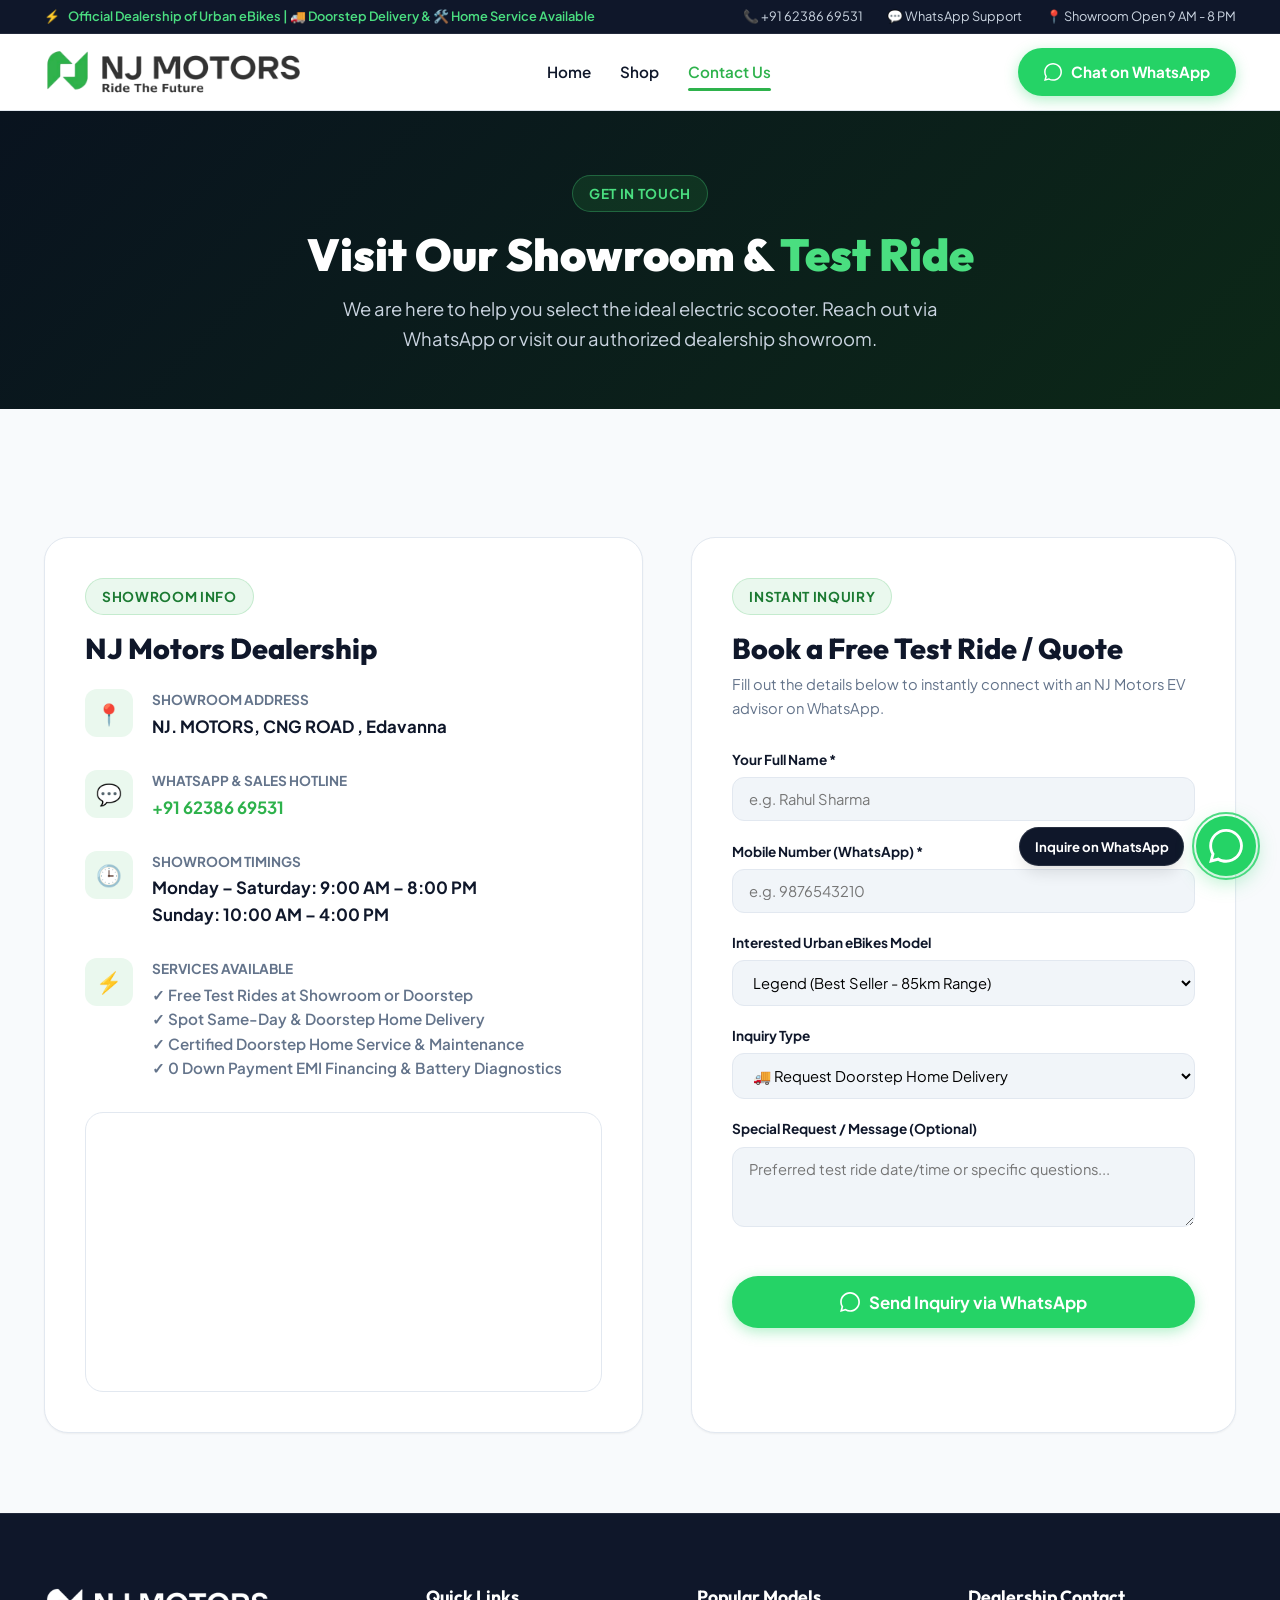
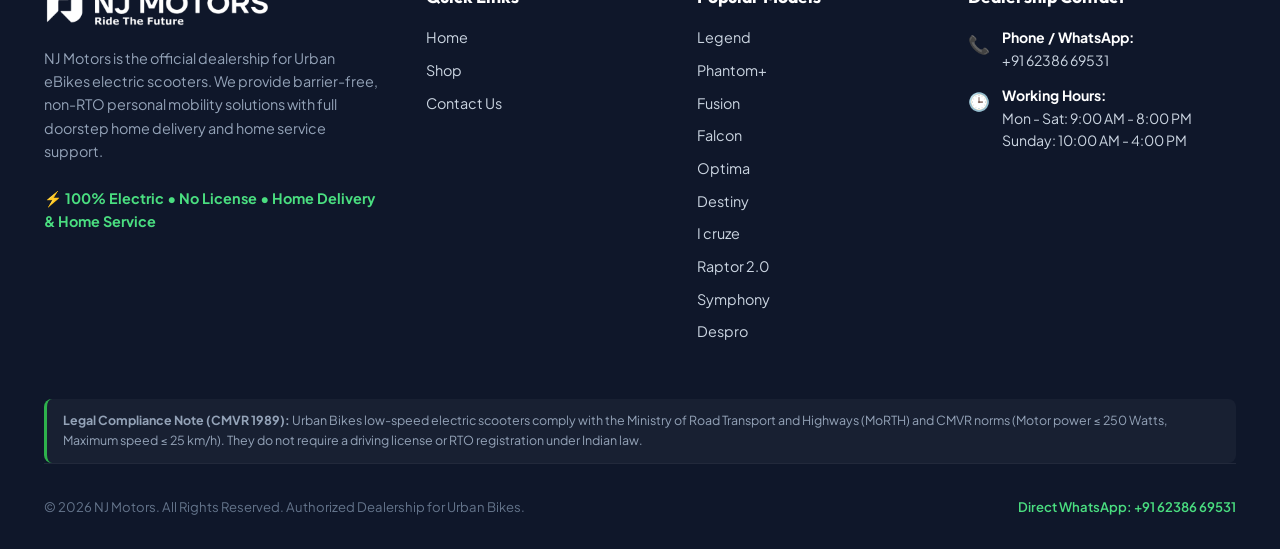
==== commit 0cd2171e: "SEO fix" ====
--- a/contact.html
+++ b/contact.html
@@ -3,10 +3,111 @@
 <head>
   <meta charset="UTF-8" />
   <meta name="viewport" content="width=device-width, initial-scale=1.0" />
-  <title>Contact &amp; Showroom Location | NJ Motors - Urban eBikes Dealership</title>
+  
+  <!-- Primary Meta Tags -->
+  <title>Contact NJ Motors Edavanna | Urban eBikes Showroom Location &amp; Phone</title>
+  <meta name="title" content="Contact NJ Motors Edavanna | Urban eBikes Showroom Location &amp; Phone" />
+  <meta name="description" content="Visit NJ Motors showroom at CNG Road, Edavanna, Malappuram, Kerala or contact +91 62386 69531. Authorized dealer for Urban eBikes electric scooters. Book test rides, doorstep delivery &amp; home service." />
+  <meta name="keywords" content="NJ Motors contact, NJ Motors Edavanna address, NJ Motors phone number, Urban eBikes Edavanna contact, Urban eBikes showroom Kerala, electric scooter showroom Edavanna, EV dealer CNG road Edavanna, NJ Motors WhatsApp" />
+  <meta name="author" content="NJ Motors" />
+  <meta name="robots" content="index, follow, max-image-preview:large, max-snippet:-1, max-video-preview:-1" />
+  <meta name="theme-color" content="#0c2817" />
+  <link rel="canonical" href="https://njmotors.in/contact.html" />
+
+  <!-- Geographic Location Tags -->
+  <meta name="geo.region" content="IN-KL" />
+  <meta name="geo.placename" content="Edavanna, Malappuram, Kerala" />
+  <meta name="geo.position" content="11.218197;76.140579" />
+  <meta name="ICBM" content="11.218197, 76.140579" />
+
+  <!-- Open Graph / Facebook / WhatsApp Sharing Meta Tags -->
+  <meta property="og:type" content="website" />
+  <meta property="og:locale" content="en_IN" />
+  <meta property="og:site_name" content="NJ Motors - Urban eBikes Dealership" />
+  <meta property="og:url" content="https://njmotors.in/contact.html" />
+  <meta property="og:title" content="Contact &amp; Visit NJ Motors Edavanna | Urban eBikes Dealership" />
+  <meta property="og:description" content="Visit our showroom on CNG Road, Edavanna or call/WhatsApp +91 62386 69531 for test rides, prices &amp; doorstep services." />
+  <meta property="og:image" content="https://njmotors.in/assets/logo.png" />
+  <meta property="og:image:secure_url" content="https://njmotors.in/assets/logo.png" />
+  <meta property="og:image:type" content="image/png" />
+  <meta property="og:image:width" content="1200" />
+  <meta property="og:image:height" content="630" />
+  <meta property="og:image:alt" content="NJ Motors Edavanna Showroom Logo" />
+
+  <!-- Twitter Card Tags -->
+  <meta name="twitter:card" content="summary_large_image" />
+  <meta name="twitter:url" content="https://njmotors.in/contact.html" />
+  <meta name="twitter:title" content="Contact NJ Motors Edavanna | Urban eBikes Dealership" />
+  <meta name="twitter:description" content="Get showroom address, Google map directions, phone number, and WhatsApp contact for NJ Motors in Edavanna, Kerala." />
+  <meta name="twitter:image" content="https://njmotors.in/assets/logo.png" />
+  <meta name="twitter:image:alt" content="NJ Motors Edavanna Logo" />
+
+  <!-- Favicon & Icons -->
   <link rel="icon" type="image/png" href="assets/favicon.png" />
   <link rel="apple-touch-icon" href="assets/favicon.png" />
   <link rel="stylesheet" href="css/style.css" />
+
+  <!-- Schema.org ContactPage & LocalBusiness Schema -->
+  <script type="application/ld+json">
+  {
+    "@context": "https://schema.org",
+    "@type": ["ContactPage", "MotorcycleDealer", "LocalBusiness"],
+    "name": "NJ Motors Showroom & Contact",
+    "url": "https://njmotors.in/contact.html",
+    "telephone": "+916238669531",
+    "image": "https://njmotors.in/assets/logo.png",
+    "address": {
+      "@type": "PostalAddress",
+      "streetAddress": "NJ. MOTORS, CNG ROAD",
+      "addressLocality": "Edavanna",
+      "addressRegion": "Kerala",
+      "postalCode": "676541",
+      "addressCountry": "IN"
+    },
+    "geo": {
+      "@type": "GeoCoordinates",
+      "latitude": 11.2181968,
+      "longitude": 76.1405787
+    },
+    "openingHoursSpecification": [
+      {
+        "@type": "OpeningHoursSpecification",
+        "dayOfWeek": ["Monday", "Tuesday", "Wednesday", "Thursday", "Friday", "Saturday"],
+        "opens": "09:00",
+        "closes": "20:00"
+      },
+      {
+        "@type": "OpeningHoursSpecification",
+        "dayOfWeek": ["Sunday"],
+        "opens": "10:00",
+        "closes": "16:00"
+      }
+    ],
+    "hasMap": "https://www.google.com/maps/place/NJ+MOTORS/@11.2181969,76.1405788,17z/data=!3m1!4b1!4m6!3m5!1s0x3ba63945e69581eb:0xe90ee36107f0a805!8m2!3d11.2181969!4d76.1405788!16s%2Fg%2F11y1431s_g"
+  }
+  </script>
+
+  <!-- Schema.org BreadcrumbList Schema -->
+  <script type="application/ld+json">
+  {
+    "@context": "https://schema.org",
+    "@type": "BreadcrumbList",
+    "itemListElement": [
+      {
+        "@type": "ListItem",
+        "position": 1,
+        "name": "Home",
+        "item": "https://njmotors.in/"
+      },
+      {
+        "@type": "ListItem",
+        "position": 2,
+        "name": "Contact Us",
+        "item": "https://njmotors.in/contact.html"
+      }
+    ]
+  }
+  </script>
 </head>
 <body>
 
@@ -17,8 +118,8 @@
         <span>⚡</span> Official Dealership of Urban eBikes | 🚚 Doorstep Delivery &amp; 🛠️ Home Service Available
       </div>
       <div class="topbar-contact">
-        <a href="tel:+919072430473">📞 +91 90724 30473</a>
-        <a href="https://wa.me/919072430473?text=Hi%20NJ%20Motors,%20I%20want%20to%20inquire%20about%20your%20scooters%20or%20doorstep%20services." target="_blank">💬 WhatsApp Support</a>
+        <a href="tel:+916238669531">📞 +91 62386 69531</a>
+        <a href="https://wa.me/916238669531?text=Hi%20NJ%20Motors,%20I%20want%20to%20inquire%20about%20your%20scooters%20or%20doorstep%20services." target="_blank">💬 WhatsApp Support</a>
         <span>📍 Showroom Open 9 AM - 8 PM</span>
       </div>
     </div>
@@ -38,7 +139,7 @@
       </nav>
 
       <div class="nav-actions">
-        <a href="https://wa.me/919072430473?text=Hi%20NJ%20Motors,%20I%20want%20to%20visit%20the%20showroom%20for%20a%20test%20ride." class="btn btn-whatsapp" target="_blank">
+        <a href="https://wa.me/916238669531?text=Hi%20NJ%20Motors,%20I%20want%20to%20visit%20the%20showroom%20for%20a%20test%20ride." class="btn btn-whatsapp" target="_blank">
           <svg width="18" height="18" viewBox="0 0 24 24" fill="currentColor"><path d="M.057 24l1.687-6.163c-1.041-1.804-1.588-3.849-1.587-5.946.003-6.556 5.338-11.891 11.893-11.891 3.181.001 6.167 1.24 8.413 3.488 2.245 2.248 3.481 5.236 3.48 8.414-.003 6.557-5.338 11.892-11.893 11.892-1.99-.001-3.951-.5-5.688-1.448l-6.305 1.654zm6.597-3.807c1.676.995 3.276 1.591 5.392 1.592 5.448 0 9.886-4.434 9.889-9.885.002-5.462-4.415-9.89-9.881-9.892-5.452 0-9.887 4.434-9.889 9.884-.001 2.225.651 3.891 1.746 5.634l-.999 3.648 3.742-.981z"/></svg>
           Chat on WhatsApp
         </a>
@@ -62,8 +163,8 @@
       <a href="contact.html" class="mobile-nav-link active">Contact Us</a>
     </div>
     <div style="margin-top: auto; padding-top: 1.5rem;">
-      <a href="https://wa.me/919072430473?text=Hi%20NJ%20Motors,%20I%20want%20to%20know%20more%20about%20Urban%20Bikes!" class="btn btn-whatsapp btn-block" target="_blank">
-        WhatsApp: +91 90724 30473
+      <a href="https://wa.me/916238669531?text=Hi%20NJ%20Motors,%20I%20want%20to%20know%20more%20about%20Urban%20Bikes!" class="btn btn-whatsapp btn-block" target="_blank">
+        WhatsApp: +91 62386 69531
       </a>
     </div>
   </div>
@@ -109,7 +210,7 @@
             <div>
               <div class="contact-detail-title">WhatsApp &amp; Sales Hotline</div>
               <div class="contact-detail-value">
-                <a href="https://wa.me/919072430473" style="color: var(--primary);" target="_blank">+91 90724 30473</a>
+                <a href="https://wa.me/916238669531" style="color: var(--primary);" target="_blank">+91 62386 69531</a>
               </div>
             </div>
           </div>
@@ -177,14 +278,14 @@
             <div class="form-group">
               <label class="form-label" for="formModel">Interested Urban eBikes Model</label>
               <select id="formModel" class="form-control">
-                <option value="Urban Legend (₹54,999)">Urban Legend (Best Seller - 85km Range)</option>
-                <option value="Urban Phantom+ (₹68,999)">Urban Phantom+ (Max Range - 110km)</option>
-                <option value="Urban Fusion (₹58,499)">Urban Fusion (Sport &amp; Style - 90km)</option>
-                <option value="Urban Falcon (₹56,999)">Urban Falcon (Customer Choice - 90km)</option>
-                <option value="Urban Phantom (₹63,999)">Urban Phantom (Flagship 12-inch - 100km)</option>
-                <option value="Urban Phantom Gen I (₹65,999)">Urban Phantom Gen I (Sport Edition - 105km)</option>
-                <option value="Urban Optima (₹53,999)">Urban Optima (Top Value - 85km)</option>
-                <option value="Urban Destiny (₹55,499)">Urban Destiny (Family Comfort - 85km)</option>
+                <option value="Legend (₹54,999)">Legend (Best Seller - 85km Range)</option>
+                <option value="Phantom+ (₹68,999)">Phantom+ (Max Range - 110km)</option>
+                <option value="Fusion (₹58,499)">Fusion (Sport &amp; Style - 90km)</option>
+                <option value="Falcon (₹56,999)">Falcon (Customer Choice - 90km)</option>
+                <option value="Phantom (₹63,999)">Phantom (Flagship 12-inch - 100km)</option>
+                <option value="Phantom Gen I (₹65,999)">Phantom Gen I (Sport Edition - 105km)</option>
+                <option value="Optima (₹53,999)">Optima (Top Value - 85km)</option>
+                <option value="Destiny (₹55,499)">Destiny (Family Comfort - 85km)</option>
               </select>
             </div>
 
@@ -242,12 +343,17 @@
         <div>
           <h4 class="footer-heading">Popular Models</h4>
           <div class="footer-links-list">
-            <a href="product.html?id=urban-legend">Urban Legend</a>
-            <a href="product.html?id=urban-phantom-plus">Urban Phantom+</a>
-            <a href="product.html?id=urban-fusion">Urban Fusion</a>
-            <a href="product.html?id=urban-falcon">Urban Falcon</a>
-            <a href="product.html?id=urban-optima">Urban Optima</a>
-            <a href="product.html?id=urban-destiny">Urban Destiny</a>
+            <a href="product.html?id=urban-legend">Legend</a>
+            <a href="product.html?id=urban-phantom-plus">Phantom+</a>
+            <a href="product.html?id=urban-fusion">Fusion</a>
+            <a href="product.html?id=urban-falcon">Falcon</a>
+            <a href="product.html?id=urban-optima">Optima</a>
+            <a href="product.html?id=urban-destiny">Destiny</a>
+            <a href="product.html?id=i-cruze">I cruze</a>
+            <a href="product.html?id=raptor-2-0">Raptor 2.0</a>
+            <a href="product.html?id=symphony">Symphony</a>
+            <a href="product.html?id=despro">Despro</a>
+
           </div>
         </div>
 
@@ -257,7 +363,7 @@
             <span class="footer-contact-icon">📞</span>
             <div>
               <div style="font-weight: 700; color: #ffffff;">Phone / WhatsApp:</div>
-              <a href="https://wa.me/919072430473" target="_blank">+91 90724 30473</a>
+              <a href="https://wa.me/916238669531" target="_blank">+91 62386 69531</a>
             </div>
           </div>
           <div class="footer-contact-item">
@@ -277,7 +383,7 @@
       <div class="footer-bottom">
         <div>&copy; 2026 NJ Motors. All Rights Reserved. Authorized Dealership for Urban Bikes.</div>
         <div>
-          <a href="https://wa.me/919072430473" style="color: #4ade80; font-weight: 600;" target="_blank">Direct WhatsApp: +91 90724 30473</a>
+          <a href="https://wa.me/916238669531" style="color: #4ade80; font-weight: 600;" target="_blank">Direct WhatsApp: +91 62386 69531</a>
         </div>
       </div>
     </div>
@@ -286,7 +392,7 @@
   <!-- Floating WhatsApp Widget -->
   <div class="floating-whatsapp">
     <div class="floating-wa-tooltip">Inquire on WhatsApp</div>
-    <a href="https://wa.me/919072430473?text=Hi%20NJ%20Motors,%20I%20want%20to%20visit%20the%20showroom." class="floating-wa-btn" target="_blank" aria-label="Chat on WhatsApp">
+    <a href="https://wa.me/916238669531?text=Hi%20NJ%20Motors,%20I%20want%20to%20visit%20the%20showroom." class="floating-wa-btn" target="_blank" aria-label="Chat on WhatsApp">
       <svg width="34" height="34" viewBox="0 0 24 24" fill="currentColor"><path d="M.057 24l1.687-6.163c-1.041-1.804-1.588-3.849-1.587-5.946.003-6.556 5.338-11.891 11.893-11.891 3.181.001 6.167 1.24 8.413 3.488 2.245 2.248 3.481 5.236 3.48 8.414-.003 6.557-5.338 11.892-11.893 11.892-1.99-.001-3.951-.5-5.688-1.448l-6.305 1.654zm6.597-3.807c1.676.995 3.276 1.591 5.392 1.592 5.448 0 9.886-4.434 9.889-9.885.002-5.462-4.415-9.89-9.881-9.892-5.452 0-9.887 4.434-9.889 9.884-.001 2.225.651 3.891 1.746 5.634l-.999 3.648 3.742-.981z"/></svg>
     </a>
   </div>
--- a/css/style.css
+++ b/css/style.css
@@ -2398,3 +2398,6 @@
   }
 }
 
+.d-none{
+  display: none;
+}
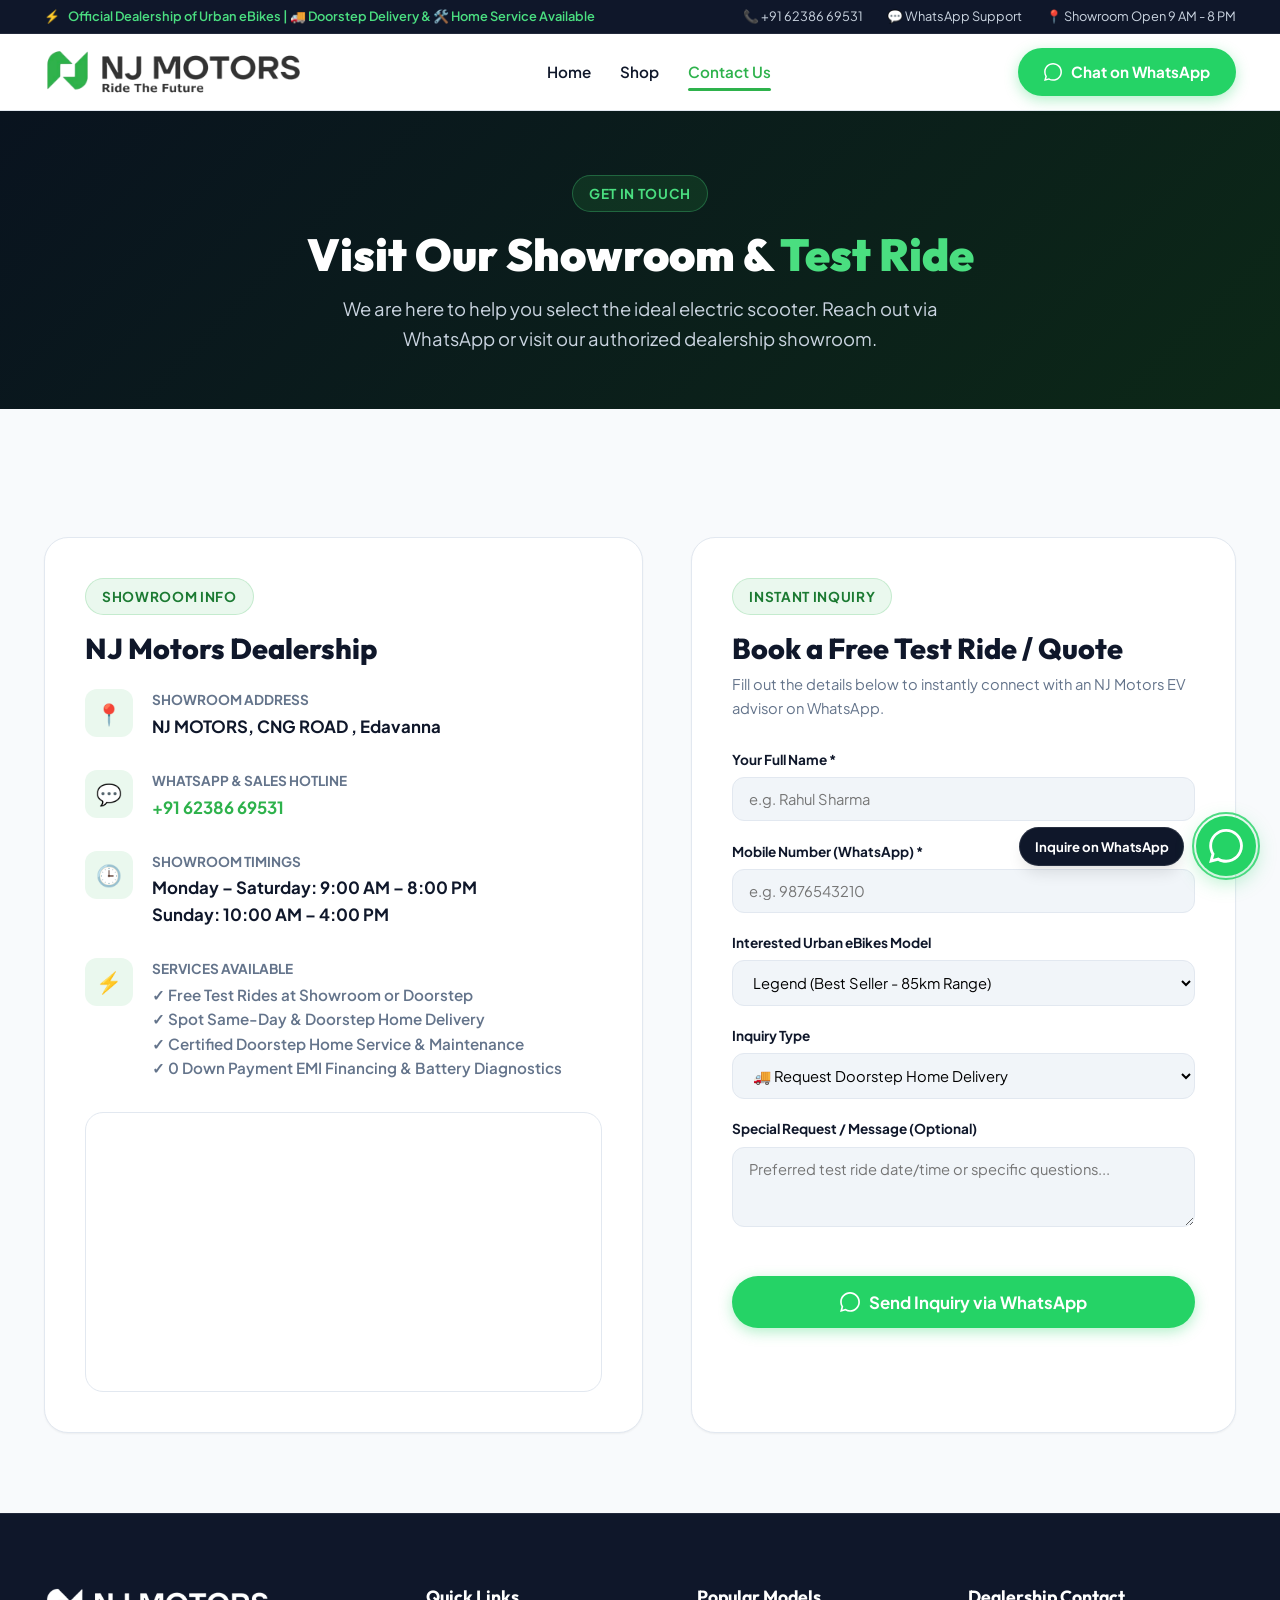
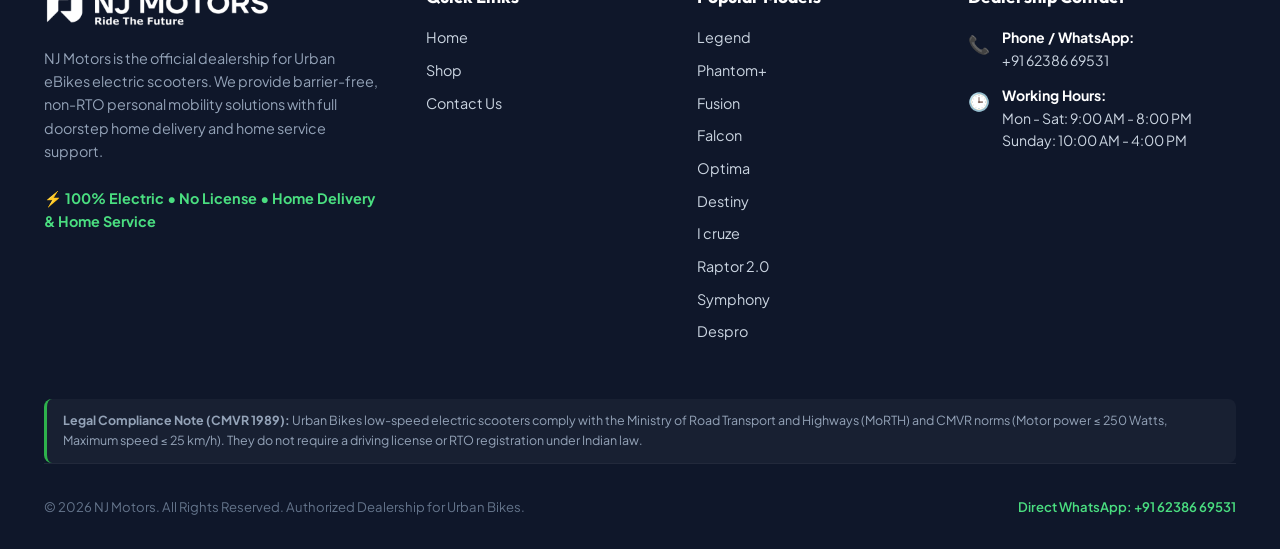
==== commit 5e873388: "Prod images and more" ====
--- a/contact.html
+++ b/contact.html
@@ -43,8 +43,8 @@
   <meta name="twitter:image:alt" content="NJ Motors Edavanna Logo" />
 
   <!-- Favicon & Icons -->
-  <link rel="icon" type="image/png" href="assets/favicon.png" />
-  <link rel="apple-touch-icon" href="assets/favicon.png" />
+  <link rel="icon" type="image/x-icon" href="assets/favison.ico" />
+  <link rel="apple-touch-icon" href="assets/favison.ico" />
   <link rel="stylesheet" href="css/style.css" />
 
   <!-- Schema.org ContactPage & LocalBusiness Schema -->
@@ -200,7 +200,7 @@
             <div>
               <div class="contact-detail-title">Showroom Address</div>
               <div class="contact-detail-value">
-                NJ. MOTORS, CNG ROAD , Edavanna
+                NJ MOTORS, CNG ROAD , Edavanna
               </div>
             </div>
           </div>
--- a/css/style.css
+++ b/css/style.css
@@ -1113,13 +1113,319 @@
   align-items: center;
   justify-content: center;
   position: relative;
+  overflow: hidden;
+  border-radius: var(--radius-lg);
+  cursor: zoom-in;
+  user-select: none;
+  background: radial-gradient(circle at center, rgba(46, 178, 76, 0.05) 0%, rgba(248, 250, 252, 0.6) 70%, transparent 100%);
+  border: 1px solid rgba(226, 232, 240, 0.6);
+  transition: all var(--transition-smooth);
+}
+
+.pdp-main-img-box:hover {
+  border-color: rgba(46, 178, 76, 0.4);
+  box-shadow: 0 8px 25px rgba(46, 178, 76, 0.08);
 }
 
 .pdp-main-img {
   max-height: 300px;
   width: auto;
+  max-width: 100%;
+  object-fit: contain;
   filter: drop-shadow(0 15px 30px rgba(0, 0, 0, 0.12));
-  transition: all var(--transition-smooth);
+  transform-origin: center center;
+  transition: transform 0.12s cubic-bezier(0.2, 0, 0.2, 1), filter var(--transition-smooth);
+  will-change: transform;
+  pointer-events: none;
+}
+
+/* Floating Zoom Indicator Badge */
+.pdp-zoom-badge {
+  position: absolute;
+  top: 14px;
+  right: 14px;
+  display: inline-flex;
+  align-items: center;
+  gap: 0.45rem;
+  background: rgba(15, 23, 42, 0.8);
+  backdrop-filter: blur(8px);
+  -webkit-backdrop-filter: blur(8px);
+  color: #ffffff;
+  font-size: 0.76rem;
+  font-weight: 700;
+  font-family: var(--font-heading);
+  padding: 0.35rem 0.8rem;
+  border-radius: var(--radius-full);
+  border: 1px solid rgba(255, 255, 255, 0.2);
+  box-shadow: 0 4px 14px rgba(0, 0, 0, 0.18);
+  pointer-events: auto;
+  z-index: 5;
+  transition: all var(--transition-fast);
+  cursor: pointer;
+}
+
+.pdp-zoom-badge svg {
+  color: var(--primary);
+  transition: transform var(--transition-fast);
+}
+
+.pdp-main-img-box:hover .pdp-zoom-badge {
+  background: var(--primary);
+  color: #ffffff;
+  border-color: rgba(255, 255, 255, 0.4);
+  box-shadow: 0 6px 18px var(--primary-glow);
+  transform: translateY(-2px);
+}
+
+.pdp-main-img-box:hover .pdp-zoom-badge svg {
+  color: #ffffff;
+  transform: scale(1.15);
+}
+
+/* ==========================================================================
+   Full-Screen Lightbox Zoom Modal
+   ========================================================================== */
+
+.pdp-zoom-modal {
+  position: fixed;
+  inset: 0;
+  z-index: 99999;
+  display: flex;
+  align-items: center;
+  justify-content: center;
+  opacity: 0;
+  visibility: hidden;
+  transition: opacity 0.25s cubic-bezier(0.16, 1, 0.3, 1), visibility 0.25s cubic-bezier(0.16, 1, 0.3, 1);
+}
+
+.pdp-zoom-modal.active {
+  opacity: 1;
+  visibility: visible;
+}
+
+.pdp-zoom-backdrop {
+  position: absolute;
+  inset: 0;
+  background: rgba(10, 18, 12, 0.88);
+  backdrop-filter: blur(16px);
+  -webkit-backdrop-filter: blur(16px);
+}
+
+.pdp-zoom-container {
+  position: relative;
+  z-index: 2;
+  width: 100vw;
+  height: 100vh;
+  display: flex;
+  flex-direction: column;
+  color: #ffffff;
+}
+
+/* Header */
+.pdp-zoom-header {
+  display: flex;
+  align-items: center;
+  justify-content: space-between;
+  padding: 1rem 1.75rem;
+  background: rgba(15, 23, 42, 0.65);
+  backdrop-filter: blur(12px);
+  -webkit-backdrop-filter: blur(12px);
+  border-bottom: 1px solid rgba(255, 255, 255, 0.1);
+  gap: 1rem;
+  z-index: 10;
+}
+
+.pdp-zoom-info {
+  display: flex;
+  align-items: center;
+  gap: 0.75rem;
+  flex-wrap: wrap;
+}
+
+.pdp-zoom-title {
+  font-family: var(--font-heading);
+  font-size: 1.25rem;
+  font-weight: 800;
+  color: #ffffff;
+}
+
+.pdp-zoom-color {
+  font-size: 0.8rem;
+  font-weight: 700;
+  padding: 0.2rem 0.65rem;
+  background: rgba(46, 178, 76, 0.2);
+  border: 1px solid rgba(46, 178, 76, 0.4);
+  border-radius: var(--radius-full);
+  color: #4ade80;
+}
+
+.pdp-zoom-controls {
+  display: flex;
+  align-items: center;
+  gap: 0.5rem;
+}
+
+.zoom-btn {
+  display: inline-flex;
+  align-items: center;
+  justify-content: center;
+  width: 40px;
+  height: 40px;
+  border-radius: var(--radius-md);
+  background: rgba(255, 255, 255, 0.08);
+  border: 1px solid rgba(255, 255, 255, 0.15);
+  color: #ffffff;
+  cursor: pointer;
+  transition: all var(--transition-fast);
+  outline: none;
+}
+
+.zoom-btn:hover {
+  background: rgba(46, 178, 76, 0.25);
+  border-color: var(--primary);
+  color: #4ade80;
+  transform: translateY(-1px);
+}
+
+.zoom-btn:active {
+  transform: translateY(1px) scale(0.95);
+}
+
+.zoom-btn-close {
+  background: rgba(239, 68, 68, 0.15);
+  border-color: rgba(239, 68, 68, 0.35);
+  color: #f87171;
+  margin-left: 0.5rem;
+}
+
+.zoom-btn-close:hover {
+  background: #ef4444;
+  border-color: #ef4444;
+  color: #ffffff;
+}
+
+.zoom-level-pill {
+  display: inline-flex;
+  align-items: center;
+  justify-content: center;
+  min-width: 62px;
+  height: 38px;
+  padding: 0 0.6rem;
+  font-size: 0.85rem;
+  font-weight: 800;
+  font-family: var(--font-heading);
+  background: rgba(0, 0, 0, 0.4);
+  border: 1px solid rgba(255, 255, 255, 0.12);
+  border-radius: var(--radius-md);
+  color: #e2e8f0;
+}
+
+/* Stage & Canvas */
+.pdp-zoom-stage {
+  flex: 1;
+  width: 100%;
+  position: relative;
+  overflow: hidden;
+  display: flex;
+  align-items: center;
+  justify-content: center;
+  cursor: grab;
+  touch-action: none;
+}
+
+.pdp-zoom-stage.is-dragging {
+  cursor: grabbing !important;
+}
+
+.pdp-zoom-canvas {
+  width: 100%;
+  height: 100%;
+  display: flex;
+  align-items: center;
+  justify-content: center;
+  transform-origin: center center;
+  will-change: transform;
+}
+
+.pdp-zoom-modal-img {
+  max-width: 85vw;
+  max-height: 70vh;
+  object-fit: contain;
+  filter: drop-shadow(0 20px 45px rgba(0, 0, 0, 0.6));
+  user-select: none;
+  -webkit-user-drag: none;
+  pointer-events: none;
+  transition: filter var(--transition-smooth);
+}
+
+/* Footer */
+.pdp-zoom-footer {
+  display: flex;
+  align-items: center;
+  justify-content: space-between;
+  padding: 0.9rem 1.75rem;
+  background: rgba(15, 23, 42, 0.65);
+  backdrop-filter: blur(12px);
+  -webkit-backdrop-filter: blur(12px);
+  border-top: 1px solid rgba(255, 255, 255, 0.1);
+  gap: 1rem;
+  flex-wrap: wrap;
+  z-index: 10;
+}
+
+.pdp-zoom-tip {
+  display: flex;
+  align-items: center;
+  gap: 0.5rem;
+  font-size: 0.8rem;
+  color: #94a3b8;
+}
+
+.pdp-zoom-swatches {
+  display: flex;
+  align-items: center;
+  gap: 0.6rem;
+}
+
+.pdp-zoom-swatch-btn {
+  width: 28px;
+  height: 28px;
+  border-radius: 50%;
+  border: 2.5px solid #1e293b;
+  box-shadow: 0 0 0 2px rgba(255, 255, 255, 0.3);
+  cursor: pointer;
+  transition: transform var(--transition-fast), box-shadow var(--transition-fast);
+}
+
+.pdp-zoom-swatch-btn:hover, .pdp-zoom-swatch-btn.active {
+  transform: scale(1.25);
+  box-shadow: 0 0 0 2.5px #4ade80, 0 0 10px rgba(74, 222, 128, 0.5);
+}
+
+/* Modal Responsive */
+@media (max-width: 768px) {
+  .pdp-zoom-header {
+    padding: 0.75rem 1rem;
+  }
+  .pdp-zoom-title {
+    font-size: 1.05rem;
+  }
+  .pdp-zoom-footer {
+    padding: 0.75rem 1rem;
+    flex-direction: column-reverse;
+    align-items: center;
+    text-align: center;
+    gap: 0.6rem;
+  }
+  .zoom-btn {
+    width: 36px;
+    height: 36px;
+  }
+  .zoom-level-pill {
+    min-width: 52px;
+    height: 34px;
+    font-size: 0.78rem;
+  }
 }
 
 .pdp-color-picker {
@@ -1193,19 +1499,80 @@
   display: flex;
   align-items: center;
   justify-content: space-between;
-  margin-bottom: 2rem;
-}
-
-.pdp-price-amount {
-  font-family: var(--font-heading);
-  font-size: 2.2rem;
-  font-weight: 900;
-  color: var(--primary-dark);
-}
-
-.pdp-price-meta {
-  font-size: 0.82rem;
-  color: var(--text-muted);
+  margin-bottom: 1.5rem;
+}
+
+.pdp-offers-grid {
+  display: grid;
+  grid-template-columns: 1fr 1fr;
+  gap: 0.85rem;
+  margin-bottom: 1.5rem;
+}
+
+@media (max-width: 640px) {
+  .pdp-offers-grid {
+    grid-template-columns: 1fr;
+  }
+}
+
+.pdp-offer-card {
+  display: flex;
+  align-items: flex-start;
+  gap: 0.85rem;
+  padding: 0.95rem 1.15rem;
+  border-radius: var(--radius-md);
+  border: 1.5px dashed;
+  transition: transform var(--transition-normal), box-shadow var(--transition-normal);
+}
+
+.pdp-offer-card:hover {
+  transform: translateY(-2px);
+  box-shadow: 0 4px 12px rgba(0, 0, 0, 0.05);
+}
+
+.pdp-offer-card.service-offer {
+  background: linear-gradient(135deg, #f0fdf4 0%, #dcfce7 100%);
+  border-color: #22c55e;
+}
+
+.pdp-offer-card.service-offer .pdp-offer-title {
+  color: #15803d;
+}
+
+.pdp-offer-card.service-offer .pdp-offer-sub {
+  color: #166534;
+}
+
+.pdp-offer-card.helmet-offer {
+  background: linear-gradient(135deg, #fff7ed 0%, #ffedd5 100%);
+  border-color: #f97316;
+}
+
+.pdp-offer-card.helmet-offer .pdp-offer-title {
+  color: #9a3412;
+}
+
+.pdp-offer-card.helmet-offer .pdp-offer-sub {
+  color: #c2410c;
+}
+
+.pdp-offer-icon {
+  font-size: 1.65rem;
+  line-height: 1;
+  flex-shrink: 0;
+  margin-top: 0.1rem;
+}
+
+.pdp-offer-title {
+  font-weight: 800;
+  font-size: 0.92rem;
+  margin-bottom: 0.2rem;
+}
+
+.pdp-offer-sub {
+  font-size: 0.78rem;
+  font-weight: 500;
+  line-height: 1.4;
 }
 
 .pdp-primary-cta {
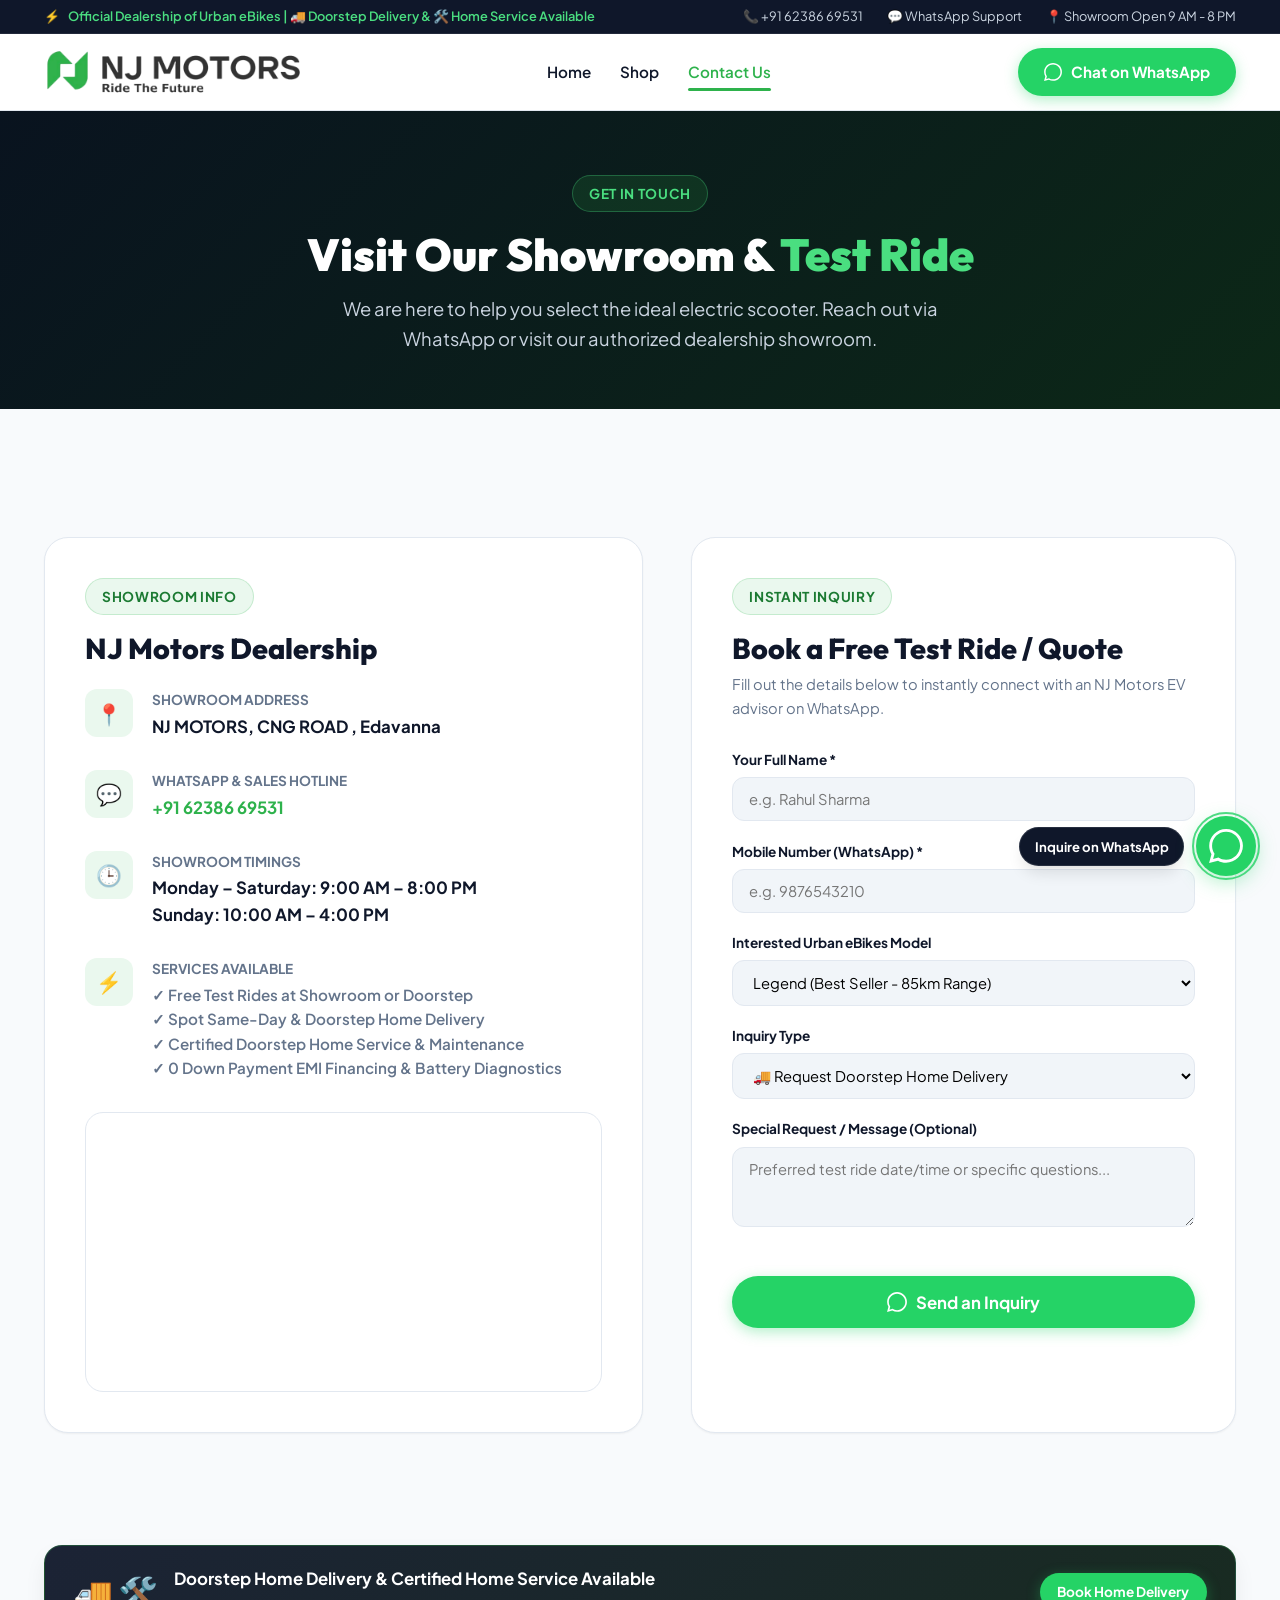
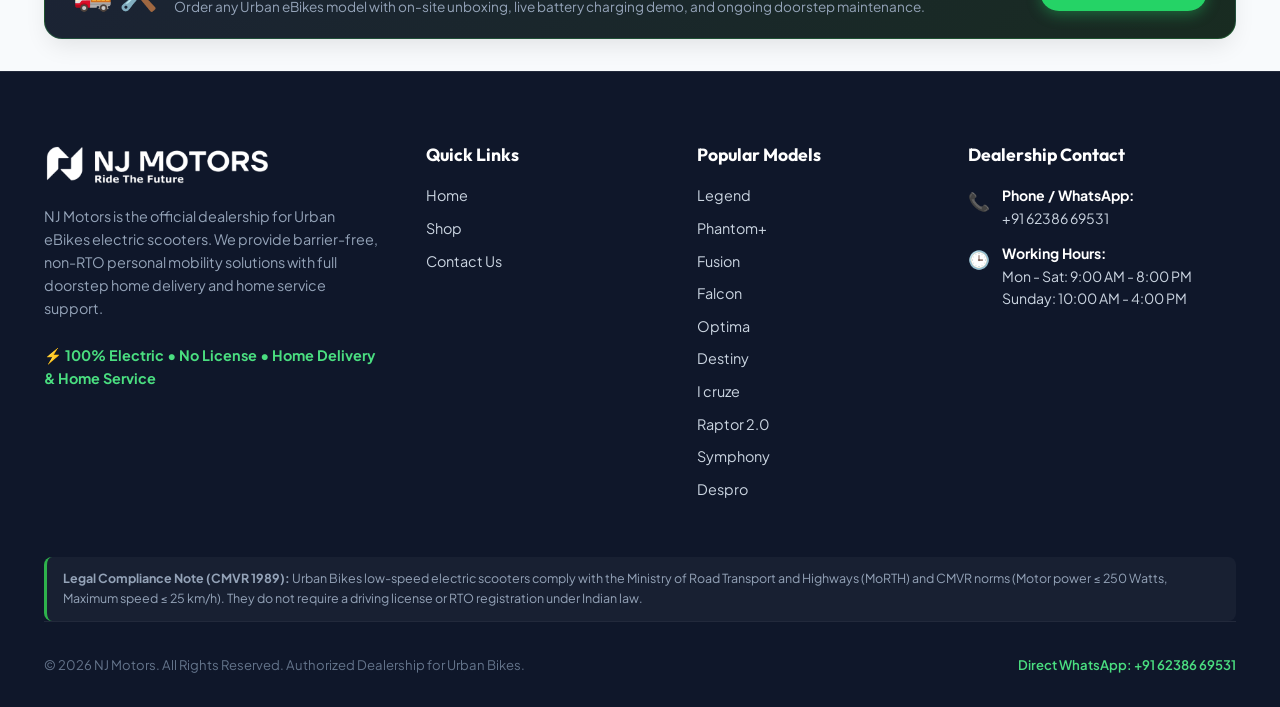
==== commit 7a51d7b5: "Some fixes" ====
--- a/contact.html
+++ b/contact.html
@@ -154,7 +154,7 @@
   <div class="mobile-nav-overlay" id="mobileNavOverlay"></div>
   <div class="mobile-nav-drawer" id="mobileNavDrawer">
     <div class="mobile-drawer-header">
-      <img src="assets/logo.png" alt="NJ Motors Logo" style="height: 38px;" />
+      <img src="assets/logo.png" alt="NJ Motors Logo" style="height: 32px;" />
       <button class="mobile-drawer-close" id="mobileDrawerClose" aria-label="Close Menu">✕</button>
     </div>
     <div class="mobile-nav-links">
@@ -162,9 +162,12 @@
       <a href="models.html" class="mobile-nav-link">Shop</a>
       <a href="contact.html" class="mobile-nav-link active">Contact Us</a>
     </div>
-    <div style="margin-top: auto; padding-top: 1.5rem;">
-      <a href="https://wa.me/916238669531?text=Hi%20NJ%20Motors,%20I%20want%20to%20know%20more%20about%20Urban%20Bikes!" class="btn btn-whatsapp btn-block" target="_blank">
-        WhatsApp: +91 62386 69531
+    <div style="margin-top: auto; padding-top: 1.5rem; display: flex; flex-direction: row; gap: 0.75rem;">
+      <a href="tel:+916238669531" class="btn btn-primary call-now-cta" style="flex: 1; padding: 0.85rem 0;" aria-label="Call Now">
+        <svg width="22" height="22" viewBox="0 0 24 24" fill="none" stroke="currentColor" stroke-width="2" stroke-linecap="round" stroke-linejoin="round"><path d="M22 16.92v3a2 2 0 0 1-2.18 2 19.79 19.79 0 0 1-8.63-3.07 19.5 19.5 0 0 1-6-6 19.79 19.79 0 0 1-3.07-8.67A2 2 0 0 1 4.11 2h3a2 2 0 0 1 2 1.72 12.84 12.84 0 0 0 .7 2.81 2 2 0 0 1-.45 2.11L8.09 9.91a16 16 0 0 0 6 6l1.27-1.27a2 2 0 0 1 2.11-.45 12.84 12.84 0 0 0 2.81.7A2 2 0 0 1 22 16.92z"></path></svg>
+      </a>
+      <a href="https://wa.me/916238669531?text=Hi%20NJ%20Motors,%20I%20want%20to%20know%20more%20about%20Urban%20Bikes!" class="btn btn-whatsapp" style="flex: 1; padding: 0.85rem 0;" aria-label="WhatsApp" target="_blank">
+        <svg width="24" height="24" viewBox="0 0 24 24" fill="currentColor"><path d="M.057 24l1.687-6.163c-1.041-1.804-1.588-3.849-1.587-5.946.003-6.556 5.338-11.891 11.893-11.891 3.181.001 6.167 1.24 8.413 3.488 2.245 2.248 3.481 5.236 3.48 8.414-.003 6.557-5.338 11.892-11.893 11.892-1.99-.001-3.951-.5-5.688-1.448l-6.305 1.654zm6.597-3.807c1.676.995 3.276 1.591 5.392 1.592 5.448 0 9.886-4.434 9.889-9.885.002-5.462-4.415-9.89-9.881-9.892-5.452 0-9.887 4.434-9.889 9.884-.001 2.225.651 3.891 1.746 5.634l-.999 3.648 3.742-.981z"/></svg>
       </a>
     </div>
   </div>
@@ -307,7 +310,7 @@
 
             <button type="submit" class="btn btn-whatsapp btn-block btn-lg" style="margin-top: 1.5rem;">
               <svg width="20" height="20" viewBox="0 0 24 24" fill="currentColor"><path d="M.057 24l1.687-6.163c-1.041-1.804-1.588-3.849-1.587-5.946.003-6.556 5.338-11.891 11.893-11.891 3.181.001 6.167 1.24 8.413 3.488 2.245 2.248 3.481 5.236 3.48 8.414-.003 6.557-5.338 11.892-11.893 11.892-1.99-.001-3.951-.5-5.688-1.448l-6.305 1.654zm6.597-3.807c1.676.995 3.276 1.591 5.392 1.592 5.448 0 9.886-4.434 9.889-9.885.002-5.462-4.415-9.89-9.881-9.892-5.452 0-9.887 4.434-9.889 9.884-.001 2.225.651 3.891 1.746 5.634l-.999 3.648 3.742-.981z"/></svg>
-              Send Inquiry via WhatsApp
+              Send an Inquiry
             </button>
           </form>
         </div>
@@ -316,6 +319,22 @@
 
     </div>
   </section>
+
+  <!-- Doorstep Convenience Promo Banner -->
+  <div class="container" style="padding-top: 2rem; padding-bottom: 0;">
+    <div class="doorstep-promo-banner" style="margin-bottom: 2rem;">
+      <div class="doorstep-promo-content">
+        <div class="doorstep-promo-icon">🚚 🛠️</div>
+        <div>
+          <div class="doorstep-promo-title">Doorstep Home Delivery &amp; Certified Home Service Available</div>
+          <div class="doorstep-promo-sub">Order any Urban eBikes model with on-site unboxing, live battery charging demo, and ongoing doorstep maintenance.</div>
+        </div>
+      </div>
+      <a href="https://wa.me/916238669531?text=Hi%20NJ%20Motors,%20I%20want%20to%20order%20an%20Urban%20eBikes%20scooter%20with%20Doorstep%20Home%20Delivery." class="btn btn-whatsapp btn-sm" target="_blank">
+        Book Home Delivery
+      </a>
+    </div>
+  </div>
 
   <!-- Footer -->
   <footer class="site-footer">
--- a/css/style.css
+++ b/css/style.css
@@ -210,7 +210,11 @@
   color: var(--text-white);
   box-shadow: 0 4px 14px var(--primary-glow);
 }
-
+.btn-primary-outline{
+  color: var(--primary);
+  border: 1px solid var(--primary);
+  background-color: rgb(22, 22, 22);
+}
 .btn-primary:hover {
   background-color: var(--primary-hover);
   transform: translateY(-2px);
@@ -330,6 +334,11 @@
   width: auto;
   object-fit: contain;
 }
+@media (max-width: 768px) {
+  .brand-logo-img {
+    height: 36px;
+  }
+}
 
 .nav-links {
   display: flex;
@@ -394,7 +403,7 @@
   width: 300px;
   height: 100%;
   background: var(--bg-surface);
-  z-index: 1001;
+  z-index: 10000;
   padding: 2rem 1.5rem;
   box-shadow: var(--shadow-xl);
   transition: right var(--transition-smooth);
@@ -492,8 +501,8 @@
   border: 1px solid rgba(74, 222, 128, 0.3);
   padding: 0.35rem 0.85rem;
   border-radius: var(--radius-full);
-  font-size: 0.82rem;
-  font-weight: 700;
+  font-size: 0.70rem;
+  font-weight: 600;
 }
 
 .hero-badge.highlight {
@@ -715,6 +724,9 @@
   grid-template-columns: repeat(auto-fill, minmax(320px, 1fr));
   gap: 2rem;
   margin-top: 2.5rem;
+  @media (max-width: 390px) {
+    grid-template-columns: repeat(auto-fill, minmax(90%, 1fr));  
+  }
 }
 
 .scooter-card {
@@ -775,7 +787,8 @@
 }
 
 .scooter-img {
-  max-height: 180px;
+  height: 230px;
+  object-fit: cover;
   width: auto;
   transition: transform var(--transition-smooth);
   filter: drop-shadow(0 10px 15px rgba(0, 0, 0, 0.08));
@@ -817,6 +830,10 @@
   border-radius: var(--radius-full);
   padding: 0.25rem 0.35rem 0.25rem 0.75rem;
   margin-bottom: 1rem;
+  @media (max-width: 350px) {
+    flex-wrap: wrap;
+    justify-content: center;
+  }
 }
 
 .card-battery-toggle-lbl {
@@ -875,6 +892,9 @@
   grid-template-columns: 1fr 1fr;
   gap: 0.6rem;
   margin-bottom: 1.4rem;
+  @media (max-width: 390px) {
+    grid-template-columns: 1fr;
+  }
 }
 
 .spec-pill {
@@ -921,6 +941,11 @@
   align-items: center;
   justify-content: space-between;
   gap: 0.75rem;
+}
+@media (max-width: 400px) {
+  .card-footer {
+    flex-direction: column;
+  }
 }
 
 .scooter-price-box {
@@ -2765,6 +2790,60 @@
   }
 }
 
+@media (max-width: 768px) {
+  .doorstep-section {
+    padding: 3.5rem 0;
+  }
+  
+  .doorstep-card-header {
+    flex-direction: column;
+    gap: 0.85rem;
+  }
+  
+  .doorstep-card-title {
+    font-size: 1.5rem;
+  }
+
+  .doorstep-promo-banner {
+    flex-direction: column;
+    text-align: center;
+    padding: 1.5rem;
+  }
+
+  .doorstep-promo-content {
+    flex-direction: column;
+    gap: 0.5rem;
+  }
+}
+
+@media (max-width: 480px) {
+  .doorstep-section {
+    padding: 2.5rem 0;
+  }
+  
+  .doorstep-card-title {
+    font-size: 1.35rem;
+  }
+  
+  .doorstep-footer-note {
+    align-items: flex-start;
+  }
+  
+  .doorstep-footer-note span {
+    margin-top: 0.15rem;
+  }
+  
+  .doorstep-feature-row {
+    gap: 0.65rem;
+  }
+}
+
 .d-none{
   display: none;
+}
+.call-now-cta{
+  background-color: #000000bb;
+}
+.call-now-cta span{
+  padding: 0 3px;
 }
